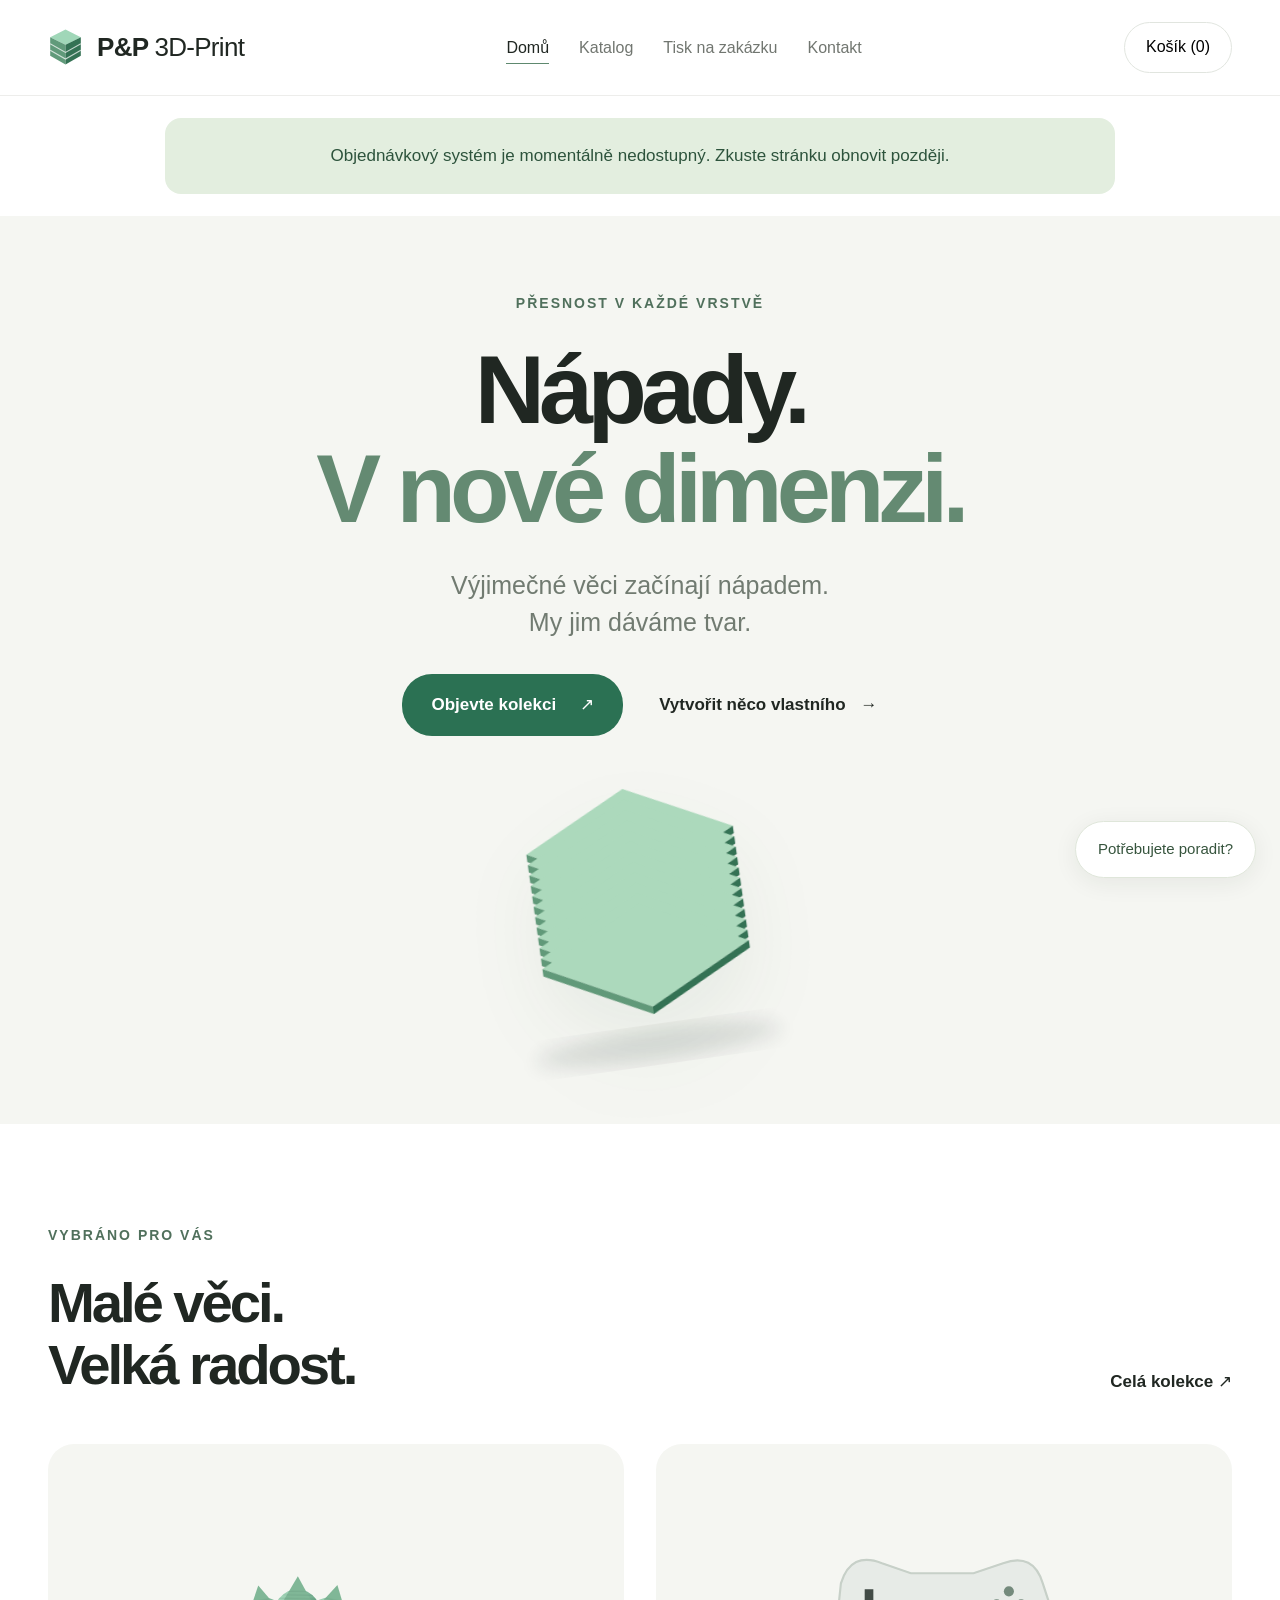
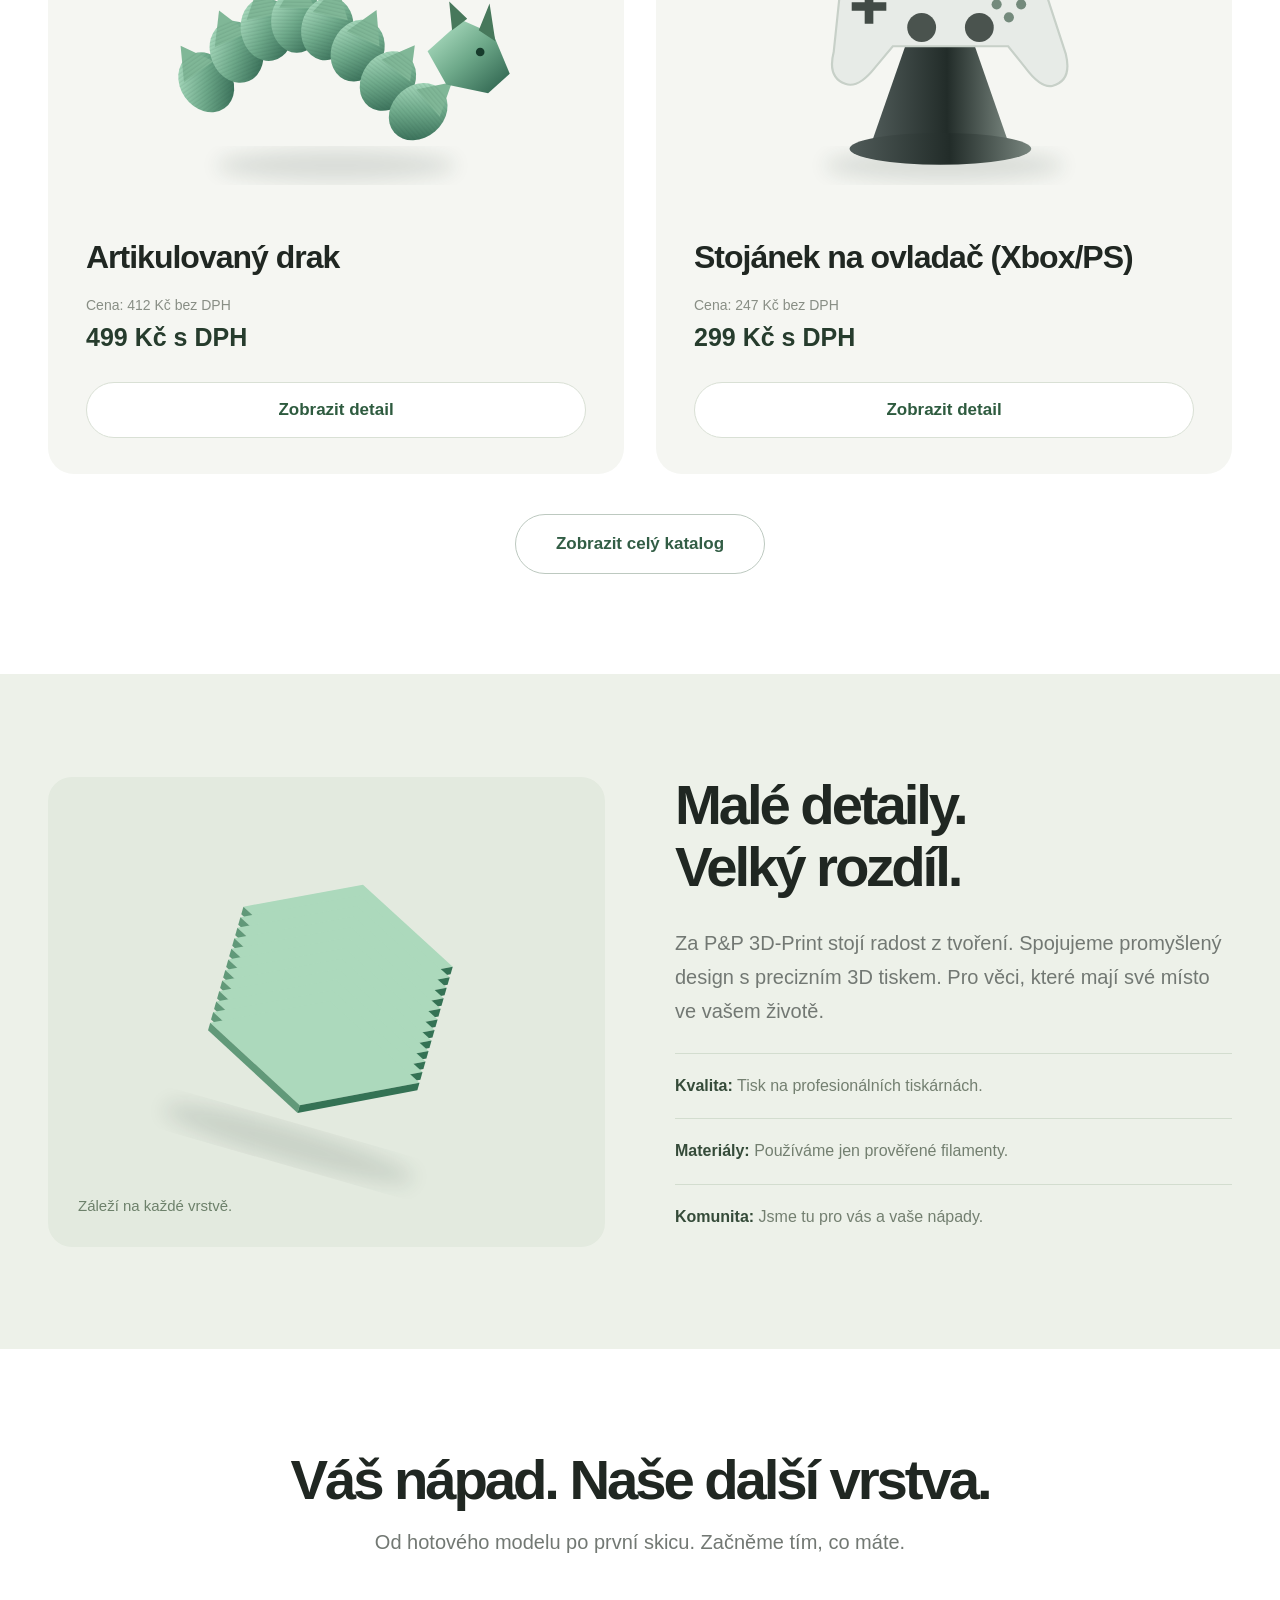
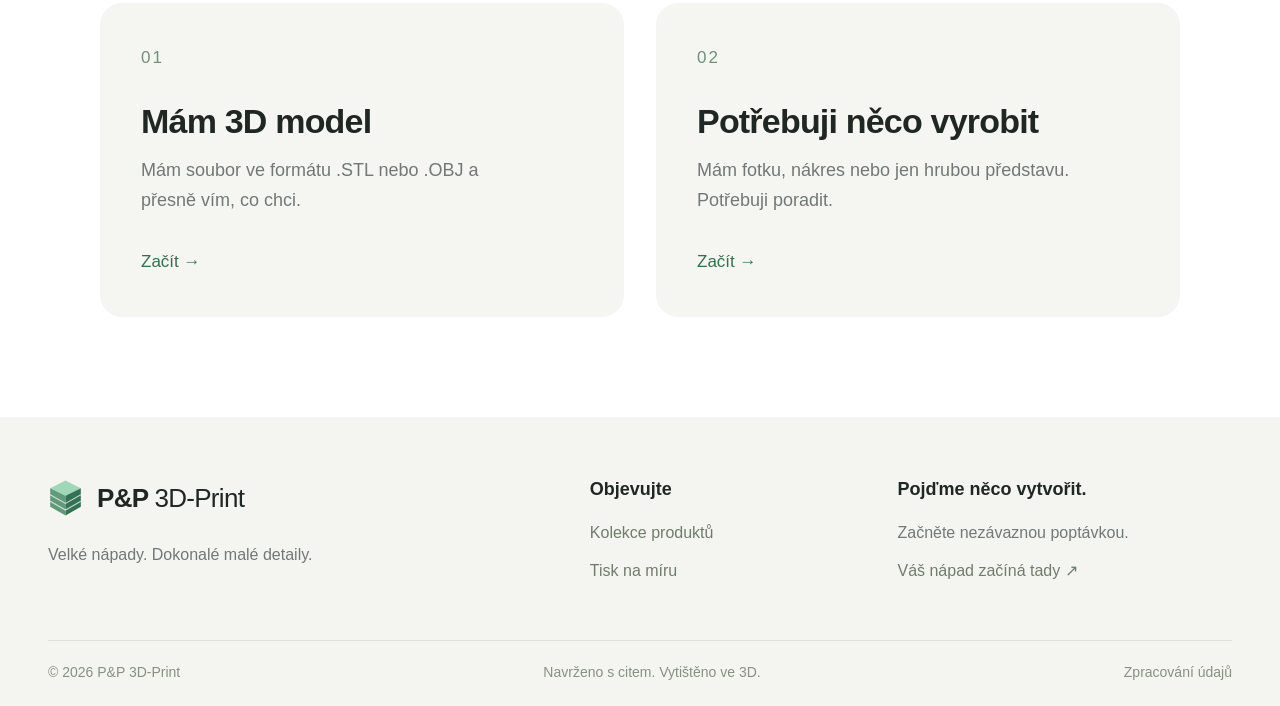
==== frontend/index.html @ 6bc45e5e "Add P&P 3D-Print storefront, FastAPI backend and administration" ====
<!DOCTYPE html>

<html lang="cs">
<head>
<meta charset="utf-8"/>
<meta content="width=device-width, initial-scale=1.0" name="viewport"/>
<title>P&amp;P 3D-Print — Nápady dostávají tvar.</title>
<link href="style.css" rel="stylesheet"/>
<meta content="P&amp;P 3D-Print. Promyšlené doplňky, originální modely a 3D tisk na míru. Vaše nápady, vrstvu po vrstvě." name="description"/></head>
<body>
<header>
<div class="container nav-wrapper">
<a class="logo" href="index.html"><svg aria-hidden="true" viewbox="0 0 32 36"><path d="M2 9L16 2l14 7-14 7z" fill="#a0d7b8"></path><path d="M2 9v17l14 8V16z" fill="#609a7a"></path><path d="M16 16l14-7v17l-14 8z" fill="#347254"></path><path d="M2 15l14 8 14-8M2 21l14 8 14-8" fill="none" stroke="white" stroke-opacity=".7"></path></svg><span>P&amp;P <b>3D-Print</b></span></a>
<button aria-controls="main-nav" aria-expanded="false" aria-label="Otevřít navigaci" class="menu-toggle">Menu</button><nav aria-label="Hlavní navigace" id="main-nav">
<ul>
<li><a class="active" href="index.html">Domů</a></li>
<li><a href="eshop.html">Katalog</a></li>
<li><a href="index.html#zakazka">Tisk na zakázku</a></li>
<li><a href="#kontakt">Kontakt</a></li>
</ul>
</nav>
<button aria-label="Otevřít košík" class="cart-btn" id="open-cart-btn" tabindex="0">Košík (<span id="cart-count">0</span>)</button>
</div>
</header><main><section class="hero"><div class="container hero-content"><p class="eyebrow">PŘESNOST V KAŽDÉ VRSTVĚ</p><h1>Nápady.<br/><span>V nové dimenzi.</span></h1><p class="hero-lead">Výjimečné věci začínají nápadem.<br/>My jim dáváme tvar.</p><div class="hero-buttons"><a class="btn btn-primary" href="eshop.html">Objevte kolekci <span>↗</span></a><a class="text-link" href="#zakazka">Vytvořit něco vlastního <span>→</span></a></div></div><div class="hero-art"><svg viewbox="0 0 640 540" xmlns="http://www.w3.org/2000/svg"><defs><lineargradient id="g" x2="1" y2="1"><stop stop-color="#b9e8cc"></stop><stop offset=".5" stop-color="#6ea98a"></stop><stop offset="1" stop-color="#275c48"></stop></lineargradient><lineargradient id="b"><stop stop-color="#505b59"></stop><stop offset=".55" stop-color="#222c29"></stop><stop offset="1" stop-color="#78857e"></stop></lineargradient><pattern height="5" id="lines" patternunits="userSpaceOnUse" width="5"><path d="M0 4h5" stroke="#173c2c" stroke-opacity=".16"></path></pattern><filter id="blur"><fegaussianblur stddeviation="13"></fegaussianblur></filter></defs><ellipse cx="320" cy="445" fill="#182b20" filter="url(#blur)" opacity=".12" rx="166" ry="22"></ellipse><g transform="translate(320 240)"><g transform="translate(0 0)"><path d="M-139-70L0-139 139-70 0 0z" fill="#acd9bc"></path><path d="M-139-70L0 0v10l-139-70z" fill="#619979"></path><path d="M0 0l139-70v10L0 10z" fill="#347254"></path></g><g transform="translate(0 14)"><path d="M-139-70L0-139 139-70 0 0z" fill="#acd9bc"></path><path d="M-139-70L0 0v10l-139-70z" fill="#619979"></path><path d="M0 0l139-70v10L0 10z" fill="#347254"></path></g><g transform="translate(0 28)"><path d="M-139-70L0-139 139-70 0 0z" fill="#acd9bc"></path><path d="M-139-70L0 0v10l-139-70z" fill="#619979"></path><path d="M0 0l139-70v10L0 10z" fill="#347254"></path></g><g transform="translate(0 42)"><path d="M-139-70L0-139 139-70 0 0z" fill="#acd9bc"></path><path d="M-139-70L0 0v10l-139-70z" fill="#619979"></path><path d="M0 0l139-70v10L0 10z" fill="#347254"></path></g><g transform="translate(0 56)"><path d="M-139-70L0-139 139-70 0 0z" fill="#acd9bc"></path><path d="M-139-70L0 0v10l-139-70z" fill="#619979"></path><path d="M0 0l139-70v10L0 10z" fill="#347254"></path></g><g transform="translate(0 70)"><path d="M-139-70L0-139 139-70 0 0z" fill="#acd9bc"></path><path d="M-139-70L0 0v10l-139-70z" fill="#619979"></path><path d="M0 0l139-70v10L0 10z" fill="#347254"></path></g><g transform="translate(0 84)"><path d="M-139-70L0-139 139-70 0 0z" fill="#acd9bc"></path><path d="M-139-70L0 0v10l-139-70z" fill="#619979"></path><path d="M0 0l139-70v10L0 10z" fill="#347254"></path></g><g transform="translate(0 98)"><path d="M-139-70L0-139 139-70 0 0z" fill="#acd9bc"></path><path d="M-139-70L0 0v10l-139-70z" fill="#619979"></path><path d="M0 0l139-70v10L0 10z" fill="#347254"></path></g><g transform="translate(0 112)"><path d="M-139-70L0-139 139-70 0 0z" fill="#acd9bc"></path><path d="M-139-70L0 0v10l-139-70z" fill="#619979"></path><path d="M0 0l139-70v10L0 10z" fill="#347254"></path></g><g transform="translate(0 126)"><path d="M-139-70L0-139 139-70 0 0z" fill="#acd9bc"></path><path d="M-139-70L0 0v10l-139-70z" fill="#619979"></path><path d="M0 0l139-70v10L0 10z" fill="#347254"></path></g><g transform="translate(0 140)"><path d="M-139-70L0-139 139-70 0 0z" fill="#acd9bc"></path><path d="M-139-70L0 0v10l-139-70z" fill="#619979"></path><path d="M0 0l139-70v10L0 10z" fill="#347254"></path></g><g transform="translate(0 154)"><path d="M-139-70L0-139 139-70 0 0z" fill="#acd9bc"></path><path d="M-139-70L0 0v10l-139-70z" fill="#619979"></path><path d="M0 0l139-70v10L0 10z" fill="#347254"></path></g></g></svg><div class="art-label"><span class="status-dot"></span> OD MYŠLENKY K OBJEKTU <span>01 / P&amp;P</span></div></div><div class="container hero-bottom"><span>Design. Funkce. Vaše osobnost.</span><a href="#produkty">Prozkoumat ↓</a></div></section><section class="container section-padding" id="produkty">
<div class="section-heading"><div><p class="eyebrow">VYBRÁNO PRO VÁS</p><h2>Malé věci.<br/>Velká radost.</h2></div><a class="text-link" href="eshop.html">Celá kolekce ↗</a></div>
<div class="product-grid">
<div class="product-card">
<div class="product-image">
<a href="produkt.html?id=p1"><img alt="Artikulovaný drak – ilustrační vizualizace" loading="lazy" src="[data-uri]"/></a>
</div>
<div class="product-info"><span class="product-tag">P&amp;P COLLECTION</span>
<h3>Artikulovaný drak</h3>
<div class="price-container" data-product-id="p1"></div>
<a class="btn btn-primary btn-block" href="produkt.html?id=p1">Zobrazit detail</a>
</div>
</div>
<div class="product-card">
<div class="product-image">
<a href="produkt.html?id=p2"><img alt="Stojánek na ovladač – ilustrační vizualizace" loading="lazy" src="[data-uri]"/></a>
</div>
<div class="product-info"><span class="product-tag">P&amp;P COLLECTION</span>
<h3>Stojánek na ovladač (Xbox/PS)</h3>
<div class="price-container" data-product-id="p2"></div>
<a class="btn btn-primary btn-block" href="produkt.html?id=p2">Zobrazit detail</a>
</div>
</div>
</div>
<div style="text-align: center; margin-top: 40px;">
<a class="btn btn-outline" href="eshop.html" style="padding: 15px 40px;">Zobrazit celý katalog</a>
</div>
</section><section class="about-section section-padding" id="o-nas">
<div class="container">
<div class="about-wrapper">
<div class="about-image"><div class="layer-sculpture"><svg viewbox="0 0 640 540" xmlns="http://www.w3.org/2000/svg"><defs><lineargradient id="about-g" x2="1" y2="1"><stop stop-color="#b9e8cc"></stop><stop offset=".5" stop-color="#6ea98a"></stop><stop offset="1" stop-color="#275c48"></stop></lineargradient><lineargradient id="about-b"><stop stop-color="#505b59"></stop><stop offset=".55" stop-color="#222c29"></stop><stop offset="1" stop-color="#78857e"></stop></lineargradient><pattern height="5" id="about-lines" patternunits="userSpaceOnUse" width="5"><path d="M0 4h5" stroke="#173c2c" stroke-opacity=".16"></path></pattern><filter id="about-blur"><fegaussianblur stddeviation="13"></fegaussianblur></filter></defs><ellipse cx="320" cy="445" fill="#182b20" filter="url(#about-blur)" opacity=".12" rx="166" ry="22"></ellipse><g transform="translate(320 240)"><g transform="translate(0 0)"><path d="M-139-70L0-139 139-70 0 0z" fill="#acd9bc"></path><path d="M-139-70L0 0v10l-139-70z" fill="#619979"></path><path d="M0 0l139-70v10L0 10z" fill="#347254"></path></g><g transform="translate(0 14)"><path d="M-139-70L0-139 139-70 0 0z" fill="#acd9bc"></path><path d="M-139-70L0 0v10l-139-70z" fill="#619979"></path><path d="M0 0l139-70v10L0 10z" fill="#347254"></path></g><g transform="translate(0 28)"><path d="M-139-70L0-139 139-70 0 0z" fill="#acd9bc"></path><path d="M-139-70L0 0v10l-139-70z" fill="#619979"></path><path d="M0 0l139-70v10L0 10z" fill="#347254"></path></g><g transform="translate(0 42)"><path d="M-139-70L0-139 139-70 0 0z" fill="#acd9bc"></path><path d="M-139-70L0 0v10l-139-70z" fill="#619979"></path><path d="M0 0l139-70v10L0 10z" fill="#347254"></path></g><g transform="translate(0 56)"><path d="M-139-70L0-139 139-70 0 0z" fill="#acd9bc"></path><path d="M-139-70L0 0v10l-139-70z" fill="#619979"></path><path d="M0 0l139-70v10L0 10z" fill="#347254"></path></g><g transform="translate(0 70)"><path d="M-139-70L0-139 139-70 0 0z" fill="#acd9bc"></path><path d="M-139-70L0 0v10l-139-70z" fill="#619979"></path><path d="M0 0l139-70v10L0 10z" fill="#347254"></path></g><g transform="translate(0 84)"><path d="M-139-70L0-139 139-70 0 0z" fill="#acd9bc"></path><path d="M-139-70L0 0v10l-139-70z" fill="#619979"></path><path d="M0 0l139-70v10L0 10z" fill="#347254"></path></g><g transform="translate(0 98)"><path d="M-139-70L0-139 139-70 0 0z" fill="#acd9bc"></path><path d="M-139-70L0 0v10l-139-70z" fill="#619979"></path><path d="M0 0l139-70v10L0 10z" fill="#347254"></path></g><g transform="translate(0 112)"><path d="M-139-70L0-139 139-70 0 0z" fill="#acd9bc"></path><path d="M-139-70L0 0v10l-139-70z" fill="#619979"></path><path d="M0 0l139-70v10L0 10z" fill="#347254"></path></g><g transform="translate(0 126)"><path d="M-139-70L0-139 139-70 0 0z" fill="#acd9bc"></path><path d="M-139-70L0 0v10l-139-70z" fill="#619979"></path><path d="M0 0l139-70v10L0 10z" fill="#347254"></path></g><g transform="translate(0 140)"><path d="M-139-70L0-139 139-70 0 0z" fill="#acd9bc"></path><path d="M-139-70L0 0v10l-139-70z" fill="#619979"></path><path d="M0 0l139-70v10L0 10z" fill="#347254"></path></g><g transform="translate(0 154)"><path d="M-139-70L0-139 139-70 0 0z" fill="#acd9bc"></path><path d="M-139-70L0 0v10l-139-70z" fill="#619979"></path><path d="M0 0l139-70v10L0 10z" fill="#347254"></path></g></g></svg></div><span class="image-note">Záleží na každé vrstvě.</span></div>
<div class="about-text">
<h2>Malé detaily.
Velký rozdíl.</h2>
<p>Za P&amp;P 3D-Print stojí radost z tvoření. Spojujeme promyšlený design s precizním 3D tiskem. Pro věci, které mají své místo ve vašem životě.</p>
<ul class="about-benefits">
<li><strong>Kvalita:</strong> Tisk na profesionálních tiskárnách.</li>
<li><strong>Materiály:</strong> Používáme jen prověřené filamenty.</li>
<li><strong>Komunita:</strong> Jsme tu pro vás a vaše nápady.</li>
</ul>
</div>
</div>
</div>
</section><section class="custom-order-section section-padding" id="zakazka">
<div class="container">
<div class="text-center" style="text-align: center; margin-bottom: 40px;">
<h2 style="font-size: 2.5rem; margin-bottom: 15px;">Váš nápad. Naše další vrstva.</h2>
<p style="color: var(--text-muted); font-size: 1.1rem;">Od hotového modelu po první skicu. Začněme tím, co máte.</p>
</div>
<div class="funnel-choices" id="funnel-choices">
<div class="funnel-card" id="choice-pro" role="button" tabindex="0">
<div class="funnel-icon">01</div>
<h3>Mám 3D model</h3>
<p>Mám soubor ve formátu .STL nebo .OBJ a přesně vím, co chci.</p>
</div>
<div class="funnel-card" id="choice-laik" role="button" tabindex="0">
<div class="funnel-icon">02</div>
<h3>Potřebuji něco vyrobit</h3>
<p>Mám fotku, nákres nebo jen hrubou představu. Potřebuji poradit.</p>
</div>
</div>
<div class="funnel-form-wrapper" id="form-pro" style="display: none;">
<form class="custom-order-form" id="pro-form" novalidate="" style="max-width: 600px; margin: 0 auto;"><p class="form-help">Maximálně 3 přílohy, každá do 10 MB. Poptávku uložíme pro individuální nacenění.</p>
<div style="text-align: center; margin-bottom: 20px;"><span class="step-badge">Model ke stažení</span></div>
<div class="wizard-step" id="pro-step-1">
<h3 style="text-align: center; margin-bottom: 20px;">Krok 1: Vaše 3D modely</h3>
<div class="form-group file-group">
<label class="file-label" for="pro-upload" tabindex="0">
<span id="pro-file-name">Klikněte pro výběr 3D modelů</span>
<small style="display:block; margin-top:5px; color:var(--text-muted);">Formáty: .STL, .OBJ (Lze vybrat více naráz)</small>
</label>
<input accept=".stl,.obj" id="pro-upload" multiple="" name="files" required="" type="file"/>
</div>
<button class="btn btn-primary btn-block next-step" data-current="pro-step-1" data-next="pro-step-2" type="button">Další krok</button>
</div>
<div class="wizard-step" id="pro-step-2" style="display: none;">
<h3 style="text-align: center; margin-bottom: 20px;">Krok 2: Technická specifikace</h3>
<div class="form-group">
<select aria-label="pro-material" id="pro-material" name="material" required="">
<option value="">-- Vyberte materiál --</option>
<option value="PLA">PLA</option><option value="PETG">PETG</option>
<option value="ABS">ABS/ASA</option><option value="TPU">TPU</option>
</select>
</div>
<div class="form-group"><input aria-label="Požadovaná barva" id="pro-color" name="color" placeholder="Požadovaná barva" required="" type="text"/></div>
<div class="form-group"><input aria-label="Výška vrstvy / Kvalita" id="pro-quality" name="quality" placeholder="Výška vrstvy / Kvalita" required="" type="text"/></div>
<div class="form-group"><input aria-label="Výplň (Infill) / Pevnost" id="pro-infill" name="infill" placeholder="Výplň (Infill) / Pevnost" required="" type="text"/></div>
<div style="display: flex; gap: 10px;">
<button class="btn btn-outline prev-step" data-current="pro-step-2" data-prev="pro-step-1" style="flex: 1;" type="button">Zpět</button>
<button class="btn btn-primary next-step" data-current="pro-step-2" data-next="pro-step-3" style="flex: 1;" type="button">Další krok</button>
</div>
</div>
<div class="wizard-step" id="pro-step-3" style="display: none;">
<h3 style="text-align: center; margin-bottom: 20px;">Krok 3: Kontaktní údaje</h3>
<div class="form-group"><input aria-label="Vaše jméno" id="pro-name" name="name" placeholder="Vaše jméno" required="" type="text"/></div>
<div class="form-group"><input aria-label="Váš e-mail" id="pro-email" name="email" placeholder="Váš e-mail" required="" type="email"/></div>
<div class="form-group"><textarea aria-label="Poznámka" id="pro-note" name="description" placeholder="Poznámka" rows="3"></textarea></div>
<div style="display: flex; gap: 10px;">
<button class="btn btn-outline prev-step" data-current="pro-step-3" data-prev="pro-step-2" style="flex: 1;" type="button">Zpět</button>
<button class="btn btn-primary" style="flex: 2;" type="submit">Odeslat k nacenění</button>
</div>
</div>
<div style="text-align: center; margin-top: 15px;"><a class="reset-funnel" href="#" style="color: var(--text-muted);">← Zpět na výběr</a></div>
<input aria-hidden="true" autocomplete="off" class="honeypot" name="website" tabindex="-1"/></form>
</div>
<div class="funnel-form-wrapper" id="form-laik" style="display: none;">
<form class="custom-order-form" id="laik-form" novalidate="" style="max-width: 600px; margin: 0 auto;"><p class="form-help">Maximálně 3 přílohy, každá do 10 MB. Poptávku uložíme pro individuální nacenění.</p>
<div style="text-align: center; margin-bottom: 20px;"><span class="step-badge" style="background: #0088ff;">Výroba na míru</span></div>
<div class="wizard-step" id="laik-step-1">
<h3 style="text-align: center; margin-bottom: 20px;">Krok 1: Co budeme vyrábět?</h3>
<div class="form-group"><textarea aria-label="Popište nám co nejlépe, co potřebujete..." id="laik-desc" name="description" placeholder="Popište nám co nejlépe, co potřebujete..." required="" rows="3"></textarea></div>
<div class="form-group"><input aria-label="Odkaz (Printables atd.) - volitelné" id="laik-url" name="url" placeholder="Odkaz (Printables atd.) - volitelné" type="url"/></div>
<div class="form-group file-group">
<label class="file-label" for="laik-upload" tabindex="0">
<span id="laik-file-name">Nahrát fotky / nákres (Volitelné)</span>
</label>
<input accept=".jpg,.jpeg,.png" id="laik-upload" multiple="" name="files" type="file"/>
</div>
<button class="btn btn-primary btn-block next-step" data-current="laik-step-1" data-next="laik-step-2" type="button">Další krok</button>
</div>
<div class="wizard-step" id="laik-step-2" style="display: none;">
<h3 style="text-align: center; margin-bottom: 20px;">Krok 2: Použití a vzhled</h3>
<div class="form-group"><input aria-label="Prostředí (venku, ve vodě...)" name="environment" placeholder="Prostředí (venku, ve vodě...)" required="" type="text"/></div>
<div class="form-group"><input aria-label="Mechanické namáhání (nese to váhu?)" name="load" placeholder="Mechanické namáhání (nese to váhu?)" required="" type="text"/></div>
<div class="form-group"><input aria-label="Přibližné rozměry" name="dimensions" placeholder="Přibližné rozměry" required="" type="text"/></div>
<div class="form-group"><input aria-label="Požadovaná barva" name="color" placeholder="Požadovaná barva" required="" type="text"/></div>
<div style="display: flex; gap: 10px;">
<button class="btn btn-outline prev-step" data-current="laik-step-2" data-prev="laik-step-1" style="flex: 1;" type="button">Zpět</button>
<button class="btn btn-primary next-step" data-current="laik-step-2" data-next="laik-step-3" style="flex: 1;" type="button">Další krok</button>
</div>
</div>
<div class="wizard-step" id="laik-step-3" style="display: none;">
<h3 style="text-align: center; margin-bottom: 20px;">Krok 3: Kontaktní údaje</h3>
<div class="form-group"><input aria-label="Vaše jméno" name="name" placeholder="Vaše jméno" required="" type="text"/></div>
<div class="form-group"><input aria-label="Váš e-mail" name="email" placeholder="Váš e-mail" required="" type="email"/></div>
<div style="display: flex; gap: 10px;">
<button class="btn btn-outline prev-step" data-current="laik-step-3" data-prev="laik-step-2" style="flex: 1;" type="button">Zpět</button>
<button class="btn btn-primary" style="flex: 2;" type="submit">Odeslat k nacenění</button>
</div>
</div>
<div style="text-align: center; margin-top: 15px;"><a class="reset-funnel" href="#" style="color: var(--text-muted);">← Zpět na výběr</a></div>
<input aria-hidden="true" autocomplete="off" class="honeypot" name="website" tabindex="-1"/></form>
</div>
</div>
</section></main>
<footer id="kontakt"><div class="container footer-top"><div><a class="logo" href="index.html"><svg aria-hidden="true" viewbox="0 0 32 36"><path d="M2 9L16 2l14 7-14 7z" fill="#a0d7b8"></path><path d="M2 9v17l14 8V16z" fill="#609a7a"></path><path d="M16 16l14-7v17l-14 8z" fill="#347254"></path><path d="M2 15l14 8 14-8M2 21l14 8 14-8" fill="none" stroke="white" stroke-opacity=".7"></path></svg><span>P&amp;P <b>3D-Print</b></span></a><p>Velké nápady. Dokonalé malé detaily.</p></div><div><h3>Objevujte</h3><a href="eshop.html">Kolekce produktů</a><a href="index.html#zakazka">Tisk na míru</a></div><div><h3>Pojďme něco vytvořit.</h3><p>Začněte nezávaznou poptávkou.</p><a href="index.html#zakazka">Váš nápad začíná tady ↗</a></div></div><div class="container footer-bottom"><span>© 2026 P&amp;P 3D-Print</span><span>Navrženo s citem. Vytištěno ve 3D.</span><a href="soukromi.html">Zpracování údajů</a></div></footer>
<div aria-label="Váš košík" aria-modal="true" class="cart-sidebar" id="cart-sidebar" inert="" role="dialog">
<div class="cart-header">
<h2>Váš košík</h2>
<button aria-label="Zavřít košík" class="close-btn" id="close-cart">×</button>
</div>
<div class="cart-items" id="cart-items"></div>
<div class="cart-footer">
<div class="cart-total"><span>Cena bez DPH:</span><span id="cart-total-no-vat">0 Kč</span></div>
<div class="cart-total final"><span>Celkem vč. 21% DPH:</span><span id="cart-total-price">0 Kč</span></div>
<button class="btn btn-primary btn-block" id="checkout-btn">Pokračovat k poptávce</button>
</div>
</div>
<div class="cart-overlay" id="cart-overlay"></div>
<div aria-live="polite" class="toast-container" id="toast-container" role="status"></div>
<div id="custom-chat-widget">
<button class="chat-toggle-btn" id="chat-toggle-btn">
<span style="font-size: 1.2rem;">💬</span> Potřebujete poradit?
        </button>
<div class="chat-window" id="chat-window">
<div class="chat-header">
<div><h4 style="margin:0">P&amp;P 3D-Print Podpora</h4><small style="color: #888;">Průvodce 3D tiskem</small></div>
<button aria-label="Zavřít průvodce" class="close-chat-btn" id="close-chat-btn">×</button>
</div>
<div class="chat-messages" id="chat-messages">
<div class="chat-msg bot-msg">Dobrý den. Jsem automatický průvodce. Poradím s materiály nebo vás nasměruji k tisku na míru.</div>
</div>
<div class="chat-input-area">
<input aria-label="Napište zprávu..." id="chat-input" placeholder="Napište zprávu..." type="text"/>
<button aria-label="Odeslat zprávu" id="chat-send-btn">➤</button>
</div>
</div>
</div>
<script src="script.js"></script>
</body>
</html>
---- frontend/style.css ----
:root{--primary-color:#2b7153;--text-muted:#727873;--ink:#202722;--line:#e1e5df;--paper:#f5f6f2}*{box-sizing:border-box}html{scroll-behavior:smooth;scroll-padding-top:100px}body{margin:0;background:white;color:var(--ink);font:15px/1.6 Inter,-apple-system,BlinkMacSystemFont,"Segoe UI",sans-serif;-webkit-font-smoothing:antialiased}body.cart-open{overflow:hidden}a{color:inherit;text-decoration:none}button,input,select,textarea{font:inherit}button{cursor:pointer}a:focus-visible,button:focus-visible,[tabindex]:focus-visible,input:focus-visible,select:focus-visible,textarea:focus-visible{outline:3px solid #68a98c;outline-offset:4px}h1,h2,h3,h4,p{margin:0}h1,h2,h3{line-height:1.08;letter-spacing:-.055em}p{color:var(--text-muted)}.container{width:min(1200px,calc(100% - 96px));margin:auto}header{height:82px;position:sticky;top:0;z-index:50;background:#ffffffed;backdrop-filter:blur(22px);border-bottom:1px solid #ededeb}.nav-wrapper{display:flex;height:100%;align-items:center;justify-content:space-between;gap:30px}.logo{display:inline-flex;align-items:center;gap:11px;white-space:nowrap;font-size:20px;letter-spacing:-.7px;font-weight:700}.logo svg{width:28px;height:32px}.logo b{font-weight:450}nav ul{display:flex;align-items:center;list-style:none;gap:32px;margin:0;padding:0}nav a{font-size:13px;color:#717670}nav a:hover,nav a.active{color:var(--ink)}nav a.active{border-bottom:1px solid #5e896f;padding-bottom:7px}.cart-btn{border:1px solid var(--line);border-radius:30px;background:white;padding:9px 17px;font-size:12px}.menu-toggle{display:none}.hero{position:relative;background:var(--paper);min-height:740px;overflow:hidden;display:flex;align-items:center}.hero-content{position:relative;z-index:2;padding:100px 0 150px;pointer-events:none}.hero-content a{pointer-events:auto}.eyebrow{font-size:10px;font-weight:650;letter-spacing:2.4px;color:#50705c;margin-bottom:27px}.hero h1{font-size:clamp(64px,6.4vw,94px);font-weight:620;line-height:1.01;max-width:660px}.hero h1 span{color:#648a72}.hero-lead{font-size:19px;line-height:1.65;margin-top:28px;color:#717b71}.hero-buttons{display:flex;gap:28px;align-items:center;margin-top:33px}.btn{border:0;display:inline-flex;align-items:center;justify-content:center;gap:24px;border-radius:30px;padding:14px 24px;font-size:13px;font-weight:550;transition:transform .2s,background .2s}.btn:hover{transform:translateY(-2px)}.btn-primary{background:var(--primary-color);color:white}.btn-primary:hover{background:#20563e}.btn-outline{background:transparent;border:1px solid #bdc9c0;color:#325d45}.btn-block{width:100%}.text-link{font-size:13px;font-weight:550;display:inline-flex;gap:17px;align-items:center}.text-link:hover{color:var(--primary-color)}.hero-art{position:absolute;width:56%;right:-1%;top:45px;max-width:820px}.hero-art svg{width:100%;height:auto;transform:rotate(-8deg);filter:drop-shadow(0 35px 35px #274a2310)}.art-label{display:flex;gap:9px;align-items:center;width:65%;margin:-20px auto 0;font-size:8px;letter-spacing:1.5px;color:#627568}.art-label>span:last-child{margin-left:auto}.status-dot{height:5px;width:5px;background:#448564;border-radius:50%}.hero-bottom{position:absolute;bottom:29px;left:0;right:0;display:flex;justify-content:space-between;border-top:1px solid #dce2d8;padding-top:21px;font-size:10px;color:#7c847a}.section-padding{padding:106px 0}.section-heading{display:flex;align-items:end;justify-content:space-between;margin-bottom:43px}h2{font-size:clamp(35px,4vw,56px);font-weight:570}.product-grid{display:grid;grid-template-columns:repeat(2,minmax(0,1fr));gap:24px}.product-card{display:flex;flex-direction:column;border-radius:22px;background:var(--paper);overflow:hidden;transition:transform .3s,box-shadow .3s}.product-card:hover{transform:translateY(-5px);box-shadow:0 20px 35px #243a2110}.product-image{height:350px;overflow:hidden}.product-image a{display:block;height:100%}.product-image img{width:100%;height:100%;object-fit:contain;transition:transform .5s}.product-card:hover img{transform:scale(1.04)}.product-info{padding:5px 32px 30px;display:flex;flex-direction:column;flex:1}.product-tag{font-size:9px;letter-spacing:1.9px;color:#7f897e;margin-bottom:10px}.product-info h3{font-size:24px;font-weight:560;letter-spacing:-.8px;margin-bottom:12px}.price-no-vat{font-size:11px;color:#888e85}.price-vat{font-size:19px;color:#263c2d;font-weight:550}.product-info .btn{margin-top:20px;background:white;color:#2e5b3f;border:1px solid #d9e0d5;padding:10px}.about-section{background:#edf1e9}.about-wrapper{display:grid;grid-template-columns:1fr 1fr;align-items:center;gap:90px}.about-image{background:#e3eadf;border-radius:24px;position:relative;overflow:hidden}.layer-sculpture svg{width:100%;display:block;transform:rotate(16deg) scale(.9)}.image-note{position:absolute;bottom:26px;left:30px;font-size:11px;color:#6d816b}.about-text h2{white-space:pre-line;margin-bottom:28px}.about-text p{font-size:16px;line-height:1.85}.about-benefits{list-style:none;padding:0;margin:25px 0 0}.about-benefits li{font-size:12px;border-top:1px solid #d3ddcf;padding:14px 0;color:#737f70}.about-benefits strong{color:#354b39}.text-center h2{font-size:clamp(32px,4vw,52px)!important}.funnel-choices{display:grid;grid-template-columns:1fr 1fr;gap:24px;max-width:920px;margin:45px auto 0}.funnel-card{padding:38px;background:var(--paper);border:1px solid transparent;border-radius:22px;cursor:pointer;transition:.2s}.funnel-card:hover{border-color:#a6bda8;background:#eef3eb}.funnel-icon{color:#6f9176;font-size:12px;letter-spacing:2px;margin-bottom:36px}.funnel-card h3{font-size:26px;letter-spacing:-.8px;margin-bottom:15px}.funnel-card p{max-width:300px;font-size:14px}.funnel-card:after{content:'Začít →';display:block;color:#32704b;font-size:12px;margin-top:28px}.custom-order-form{padding:35px;background:var(--paper);border-radius:24px}.step-badge{display:inline-block;padding:6px 15px;border-radius:20px;background:#e0ebe0!important;color:#396449;font-size:11px}.wizard-step h3{font-size:23px;letter-spacing:-.5px}.form-group{margin-bottom:16px}input,select,textarea{width:100%;padding:14px 16px;border:1px solid #d9e0d5;border-radius:10px;background:white;color:var(--ink);min-width:0}textarea{resize:vertical}.file-group{position:relative}.file-label{display:block;cursor:pointer;text-align:center;padding:35px 15px;border:1px dashed #a9bdac;border-radius:13px;background:white;font-size:13px}.file-group input{position:absolute;width:1px;height:1px;opacity:0;padding:0;bottom:0}.selector-group{margin:17px 0}.selector-group label{display:block;font-size:12px;margin-bottom:7px;color:#65735f}footer{background:#f4f5f1;padding:60px 0 22px}.footer-top{display:grid;grid-template-columns:1.5fr .8fr 1fr;gap:40px;padding-bottom:55px}.footer-top p{font-size:12px;margin-top:14px}.footer-top h3{font-size:13px;letter-spacing:0;font-weight:550;margin-bottom:18px}.footer-top>div>a:not(.logo){display:block;font-size:12px;color:#707c6b;margin-top:12px}.footer-bottom{display:flex;justify-content:space-between;border-top:1px solid #dfe4d9;padding-top:20px;color:#899080;font-size:10px}.catalog-heading{margin-bottom:45px}.catalog-heading h1{font-size:clamp(48px,5.6vw,78px);font-weight:560;margin-bottom:24px}.catalog-heading h1 span{color:#7c9180}.catalog-heading>p:last-child{font-size:17px}.filters{display:flex;gap:10px;margin-bottom:36px;flex-wrap:wrap}.filter-btn{border:1px solid var(--line);background:white;border-radius:25px;padding:11px 23px;font-size:12px;color:#6d776a}.filter-btn.active{background:#253e2e;color:#fff;border-color:#253e2e}.catalog-note{font-size:11px;margin-top:30px}.breadcrumbs{font-size:11px;color:#85907e;margin-bottom:32px}.detail-wrapper{display:grid;grid-template-columns:1.15fr 1fr;gap:75px;align-items:start}.detail-image{background:var(--paper);border-radius:25px;position:relative}.detail-image img{width:100%;display:block;min-height:480px;object-fit:contain}.detail-caption{position:absolute;bottom:20px;left:25px;font-size:10px;color:#889280}.detail-info{padding-top:25px}.detail-info h1{font-size:49px;font-weight:560;margin-bottom:24px}.detail-info .price-no-vat{font-size:12px!important}.detail-info .price-vat{font-size:26px!important}.product-desc{font-size:14px;margin:24px 0;line-height:1.8}.cart-overlay{position:fixed;inset:0;background:#14251f55;backdrop-filter:blur(5px);z-index:99;opacity:0;visibility:hidden;transition:.25s}.cart-overlay.active{opacity:1;visibility:visible}.cart-sidebar{position:fixed;top:0;right:0;bottom:0;width:min(470px,100%);background:white;z-index:100;transform:translateX(100%);transition:transform .3s;display:flex;flex-direction:column;padding:28px}.cart-sidebar.open{transform:translateX(0)}.cart-header{display:flex;justify-content:space-between;align-items:center;border-bottom:1px solid var(--line);padding-bottom:24px}.cart-header h2{font-size:29px}.close-btn,.close-chat-btn{border:0;background:transparent;font-size:28px;color:#6c7868}.cart-items{overflow:auto;flex:1;padding:25px 0}.empty-cart-state{text-align:center;padding-top:60px}.empty-cart-state h3{font-size:22px;letter-spacing:-.5px}.cart-item{display:grid;grid-template-columns:75px 1fr;gap:15px;border-bottom:1px solid var(--line);padding:20px 0}.cart-item-img{width:75px;height:80px;background:var(--paper);border-radius:10px}.item-details h4{font-size:14px}.item-details p{font-size:12px}.item-details small{display:block;font-size:10px;color:#7a8275}.item-controls{grid-column:2;display:flex;align-items:center;gap:14px}.item-controls button{border:1px solid var(--line);background:white;border-radius:7px;min-width:30px;height:30px}.item-controls .btn-remove{margin-left:auto}.cart-footer{border-top:1px solid var(--line);padding-top:20px}.cart-total{display:flex;justify-content:space-between;font-size:12px;margin-bottom:12px}.cart-total.final{font-size:15px;font-weight:600;margin-bottom:23px}.toast-container{position:fixed;top:100px;left:50%;transform:translateX(-50%);z-index:200;width:min(440px,calc(100% - 32px))}.toast{padding:18px 22px;margin-bottom:10px;color:white;background:#294d38;border-radius:14px;box-shadow:0 8px 30px #0002;font-size:13px}.toast.error{background:#62472f}#custom-chat-widget{position:fixed;bottom:22px;right:24px;z-index:60}.chat-toggle-btn{border:1px solid #dfe6da;border-radius:30px;padding:12px 19px;background:white;color:#36543d;font-size:11px;box-shadow:0 5px 24px #20311b12}.chat-toggle-btn span{display:none}.chat-window{display:none;position:absolute;right:0;bottom:60px;width:340px;background:white;border:1px solid var(--line);border-radius:20px;box-shadow:0 15px 50px #20311b25;overflow:hidden}.chat-window.active{display:block}.chat-header{padding:18px 20px;display:flex;align-items:center;justify-content:space-between;background:var(--paper)}.chat-header h4{font-size:13px}.chat-header small{font-size:10px}.chat-messages{height:260px;overflow:auto;padding:18px}.chat-msg{font-size:12px;padding:12px 14px;border-radius:12px;margin-bottom:12px;background:var(--paper);line-height:1.7}.user-msg{margin-left:25px;background:#deebdf}.chat-input-area{display:flex;border-top:1px solid var(--line);padding:10px;gap:5px}.chat-input-area input{border:0;font-size:12px;padding:10px}.chat-input-area button{border:0;border-radius:10px;background:#2b7153;color:white;width:43px}
@media(min-width:1500px){.hero-art{right:7%;top:0;width:50%}}@media(max-width:1050px){.container{width:calc(100% - 56px)}nav ul{gap:19px}.hero{min-height:640px}.hero h1{font-size:69px}.hero-art{width:59%;right:-7%;top:85px}.hero-content{padding:85px 0 125px}.hero-buttons{gap:18px}.about-wrapper{gap:40px}.detail-wrapper{gap:35px}.detail-info h1{font-size:39px}}
@media(max-width:760px){header{height:68px}.container{width:calc(100% - 40px)}.nav-wrapper{gap:14px}.logo{font-size:17px}.logo svg{width:24px}.menu-toggle{display:block;margin-left:auto;border:0;background:none;font-size:12px;padding:8px}.cart-btn{font-size:11px;padding:7px 12px}nav{display:none;position:absolute;top:68px;left:0;right:0;background:white;border-bottom:1px solid var(--line);padding:20px}nav.is-open{display:block}nav ul{display:flex;flex-direction:column;align-items:stretch;gap:0}nav a{display:block;padding:12px!important;border:0!important}.hero{display:block;min-height:850px}.hero-content{padding:58px 0 0;text-align:center}.eyebrow{font-size:9px;margin-bottom:22px}.hero h1{font-size:clamp(49px,10vw,72px);max-width:none}.hero-lead{font-size:16px;margin-top:22px}.hero-buttons{justify-content:center;gap:21px;flex-wrap:wrap;margin-top:25px}.hero .btn{padding:13px 20px}.text-link{font-size:12px}.hero-art{width:100%;max-width:510px;position:relative;top:auto;right:auto;margin:-10px auto 55px}.hero-art svg{display:block}.art-label{margin-top:-60px}.hero-bottom{font-size:9px;bottom:20px;padding-top:15px}.section-padding{padding:66px 0}.section-heading{gap:18px;margin-bottom:28px}.section-heading h2{font-size:37px}.section-heading .text-link{white-space:nowrap}.product-grid{gap:15px}.product-image{height:220px}.product-info{padding:0 18px 20px}.product-info h3{font-size:20px}.product-tag{font-size:8px;letter-spacing:1px}.product-info .btn{font-size:11px;padding:9px;gap:5px}.price-vat{font-size:16px}.price-no-vat{font-size:10px}.about-wrapper{grid-template-columns:1fr;gap:38px}.about-image{max-height:390px}.about-image svg{max-height:400px}.about-text h2{font-size:40px}.funnel-choices{gap:15px}.funnel-card{padding:24px}.funnel-card h3{font-size:23px}.funnel-card p{font-size:12px}.funnel-icon{margin-bottom:24px}.footer-top{grid-template-columns:1fr 1fr;gap:36px}.footer-top>div:first-child{grid-column:1/-1}.footer-bottom{gap:20px;flex-wrap:wrap;padding-bottom:55px}.catalog-heading h1{font-size:52px}.catalog-heading>p:last-child{font-size:15px}.filters{gap:8px}.filter-btn{padding:9px 14px;font-size:11px}.detail-wrapper{grid-template-columns:1fr;gap:20px}.detail-image img{min-height:0;max-height:420px}.detail-info h1{font-size:40px}.detail-info{padding-top:15px}.custom-order-form{padding:24px}.chat-window{width:min(340px,calc(100vw - 32px))}#custom-chat-widget{right:16px;bottom:16px}}
@media(max-width:430px){.hero{min-height:770px}.hero-art{margin-top:0}.hero-buttons{gap:15px}.hero-buttons .text-link{font-size:11px}.product-grid{grid-template-columns:1fr}.product-image{height:290px}.product-info h3{font-size:24px}.product-info{padding:0 25px 25px}.funnel-choices{grid-template-columns:1fr}.catalog-heading h1{font-size:44px}.footer-top{grid-template-columns:1fr}.footer-top>div:first-child{grid-column:auto}.section-heading h2{font-size:32px}.section-heading .text-link{font-size:10px}.hero-bottom{font-size:8px}.art-label{font-size:7px}.logo{gap:7px}.nav-wrapper{gap:5px}}@media(prefers-reduced-motion:reduce){html{scroll-behavior:auto}*,*:before,*:after{transition:none!important;animation:none!important}}

/* Druhá verze: větší měřítko, klidnější kompozice a čitelná typografie. */
body{font-size:18px;line-height:1.65}
.container{width:min(1280px,calc(100% - 96px))}
header{height:96px}.logo{font-size:26px;gap:14px}.logo svg{width:35px;height:40px}
nav ul{gap:30px}nav a{font-size:16px}.cart-btn{font-size:16px;padding:11px 21px}
.hero{display:flex;flex-direction:column;min-height:0;text-align:center;padding-bottom:24px}
.hero-content{padding:76px 0 0}.hero h1{font-size:clamp(76px,7.6vw,112px);font-weight:600;max-width:none;letter-spacing:-.06em;line-height:1.02}
.eyebrow{font-size:14px;letter-spacing:2px;margin-bottom:25px}
.hero-lead{font-size:25px;line-height:1.5;margin-top:28px}
.hero-buttons{justify-content:center;gap:36px;margin-top:32px}
.btn{font-size:17px;padding:17px 29px;min-height:56px;gap:24px}
.text-link{font-size:17px;gap:15px}
.hero-art{position:relative;top:auto;right:auto;width:480px;max-width:90%;margin:-24px auto -26px}
.hero-art svg{transform:rotate(-8deg)}.art-label,.hero-bottom,.product-tag{display:none}
.section-padding{padding:100px 0}.section-heading{margin-bottom:48px;gap:35px}
h2{font-size:clamp(44px,4.4vw,66px);line-height:1.1}
.product-grid{gap:32px}.product-card{border-radius:26px}.product-image{height:390px}
.product-info{padding:4px 38px 36px}.product-info h3{font-size:32px;letter-spacing:-1px;margin-bottom:17px;line-height:1.2}
.price-no-vat{font-size:14px}.price-vat{font-size:25px}.product-info .btn{font-size:17px;padding:13px 22px;min-height:54px;margin-top:24px}
.about-wrapper{gap:70px}.about-text p{font-size:20px;line-height:1.7}.about-benefits li{font-size:16px;padding:19px 0}.image-note{font-size:15px;bottom:28px}
.text-center h2{font-size:clamp(40px,4.4vw,64px)!important}.text-center>p{font-size:20px!important;line-height:1.6}
.funnel-choices{max-width:1080px;gap:32px}.funnel-card{padding:40px}.funnel-icon{font-size:17px;margin-bottom:30px}
.funnel-card h3{font-size:34px;line-height:1.15}.funnel-card p{font-size:18px;max-width:390px}.funnel-card:after{font-size:17px;margin-top:32px}
.custom-order-form{max-width:720px!important;padding:40px}.step-badge{font-size:15px;padding:8px 18px}.wizard-step h3{font-size:28px}
.form-group{margin-bottom:20px}input,select,textarea{font-size:17px;padding:16px 18px;line-height:1.5}.file-label{font-size:17px;padding:40px 20px}.file-label small{font-size:14px}
.catalog-heading{margin-bottom:48px}.catalog-heading h1{font-size:clamp(64px,6.8vw,94px);line-height:1.05}.catalog-heading>p:last-child{font-size:22px}
.filters{gap:12px;margin-bottom:42px}.filter-btn{font-size:17px;padding:13px 25px;min-height:52px}.catalog-note{font-size:15px}
.breadcrumbs{font-size:15px;margin-bottom:38px}.detail-wrapper{gap:65px}.detail-info h1{font-size:58px;line-height:1.08}.detail-image img{min-height:540px}
.detail-caption{font-size:14px}.detail-info .price-no-vat{font-size:15px!important}.detail-info .price-vat{font-size:34px!important}.product-desc{font-size:18px;line-height:1.7}
.selector-group label{font-size:16px;margin-bottom:10px}.selector-group{margin:22px 0}
.footer-top{padding-bottom:55px}.footer-top h3{font-size:18px;line-height:1.4}.footer-top p,.footer-top>div>a:not(.logo){font-size:16px}.footer-bottom{font-size:14px;gap:20px}
.cart-sidebar{width:min(540px,100%);padding:32px}.cart-header h2{font-size:34px}.cart-total{font-size:16px}.cart-total.final{font-size:18px;gap:18px}.empty-cart-state h3{font-size:27px}
.item-details h4{font-size:18px;line-height:1.3}.item-details p{font-size:16px}.item-details small{font-size:14px}.item-details small[style]{font-size:13px!important}
.item-controls button{min-width:42px;height:42px;font-size:18px}.cart-item{grid-template-columns:90px 1fr}.cart-item-img{width:90px;height:100px}.toast{font-size:16px}
.chat-toggle-btn{font-size:15px;padding:15px 22px}.chat-window{width:390px}.chat-header h4{font-size:17px}.chat-header small{font-size:14px}.chat-msg{font-size:16px}.chat-messages{height:320px}.chat-input-area input{font-size:16px}.chat-input-area button{min-width:44px}.close-btn,.close-chat-btn{min-width:44px;min-height:44px}
@media(max-width:1100px){.container{width:calc(100% - 64px)}.nav-wrapper{gap:20px}nav ul{gap:20px}nav a{font-size:15px}.logo{font-size:23px}.cart-btn{font-size:15px}.about-wrapper{gap:40px}.detail-wrapper{gap:40px}.detail-info h1{font-size:48px}.product-info h3{font-size:29px}.hero-art{width:460px;right:auto;top:auto}.hero-content{padding:65px 0 0}.hero h1{font-size:90px}}
@media(max-width:760px){
.container{width:calc(100% - 40px)}header{height:82px}.logo{font-size:23px;gap:10px}.logo svg{width:29px;height:34px}.nav-wrapper{gap:10px}
.menu-toggle{font-size:16px;min-height:44px;padding:8px}.cart-btn{font-size:14px;padding:9px 14px;min-height:44px}nav{top:82px}nav a{font-size:19px;padding:15px!important}
.hero{min-height:0;padding-bottom:12px}.hero-content{padding:54px 0 0}.hero h1{font-size:clamp(54px,10vw,78px);line-height:1.04}.eyebrow{font-size:12px;letter-spacing:1.6px;margin-bottom:22px}
.hero-lead{font-size:21px;line-height:1.5;margin-top:25px}.hero-buttons{flex-direction:column;gap:21px;margin-top:30px}.hero .btn{font-size:17px;padding:16px 28px}.hero-buttons .text-link{font-size:17px}
.hero-art{width:400px;max-width:100%;margin:-12px auto -18px;top:auto;right:auto}.btn{font-size:16px;min-height:52px;padding:14px 23px}.text-link{font-size:16px}
.section-padding{padding:64px 0}.section-heading{align-items:start;flex-direction:column;gap:23px;margin-bottom:32px}.section-heading h2,h2{font-size:46px}.section-heading .text-link{font-size:17px}
.product-grid{grid-template-columns:1fr;gap:24px}.product-image{height:350px}.product-info{padding:0 28px 30px}.product-info h3{font-size:30px}.product-info .btn{font-size:17px}.price-no-vat{font-size:14px}.price-vat{font-size:25px}
.about-text h2{font-size:46px}.about-text p{font-size:19px}.about-benefits li{font-size:16px}.image-note{font-size:14px}.about-image{max-height:410px}
.funnel-choices{grid-template-columns:1fr;gap:22px;margin-top:30px}.funnel-card{padding:32px}.funnel-card h3{font-size:31px}.funnel-card p{font-size:18px}.funnel-icon{font-size:16px;margin-bottom:24px}.funnel-card:after{font-size:17px}
.text-center h2{font-size:40px!important}.text-center>p{font-size:19px!important}.custom-order-form{padding:27px}.wizard-step h3{font-size:26px}.custom-order-form .btn{padding:13px 16px;font-size:15px}
.catalog-heading h1{font-size:clamp(48px,8.8vw,68px)}.catalog-heading>p:last-child{font-size:20px}.filters{gap:9px}.filter-btn{font-size:15px;padding:12px 17px;min-height:48px}.catalog-note{font-size:14px}
.detail-info h1{font-size:45px}.detail-image img{min-height:0}.detail-caption{font-size:13px}.breadcrumbs{font-size:14px}.detail-wrapper{gap:26px}.detail-info .price-vat{font-size:32px!important}
.footer-top{gap:35px}.footer-top h3{font-size:18px}.footer-top p,.footer-top>div>a:not(.logo){font-size:16px}.footer-bottom{font-size:13px;line-height:1.7;padding-bottom:70px}
.cart-sidebar{padding:24px}.cart-header h2{font-size:31px}.cart-total.final{font-size:16px}.chat-window{width:min(390px,calc(100vw - 32px))}.chat-toggle-btn{font-size:14px;padding:13px 19px}
}
@media(max-width:390px){.container{width:calc(100% - 32px)}.logo{font-size:20px;gap:7px}.logo svg{width:25px}.nav-wrapper{gap:6px}.cart-btn{padding:8px 10px}.menu-toggle{font-size:15px}.hero h1{font-size:52px}.hero-lead{font-size:20px}.product-image{height:300px}.product-info{padding:0 24px 26px}.product-info h3{font-size:28px}.section-heading h2,h2,.about-text h2{font-size:42px}.custom-order-form{padding:22px}.funnel-card{padding:28px}.detail-info h1{font-size:41px}.cart-sidebar{padding:20px}.item-details h4{font-size:16px}}
/* Napojené objednávky a poptávky */
.honeypot{position:absolute!important;left:-10000px!important;width:1px!important;height:1px!important;opacity:0!important}.service-notice,.receipt{background:#e3eedf;padding:24px;border-radius:16px;color:#2d533c;margin:22px auto;font-size:17px}.service-notice{text-align:center;max-width:950px}.form-help{font-size:14px;line-height:1.6;margin:16px 0 24px}.form-help a{text-decoration:underline}.checkout-dialog{border:0;border-radius:24px;width:min(640px,calc(100% - 32px));max-height:90dvh;overflow:auto;padding:36px;color:var(--ink);box-shadow:0 30px 100px #0003}.checkout-dialog::backdrop{background:#14251f77;backdrop-filter:blur(5px)}.checkout-heading{display:flex;align-items:start;gap:20px;margin-bottom:20px}.checkout-heading h2{font-size:38px}.checkout-heading .close-btn{margin-left:auto}.checkout-dialog label{display:block;margin:18px 0;font-size:16px}.checkout-dialog label input,.checkout-dialog label textarea{margin-top:7px}.checkout-dialog p{font-size:16px}.checkout-summary{margin-top:20px;font-weight:600;color:#325b40}.checkout-dialog #checkout-error{color:#8a342e;margin-bottom:18px}button:disabled{opacity:.55;cursor:wait}.checkout-dialog [hidden]{display:none!important}#order-receipt h2{font-size:42px}#order-receipt p{margin:25px 0}.checkout-dialog form{position:relative}@media(max-width:500px){.checkout-dialog{padding:24px}.checkout-heading h2{font-size:31px}}
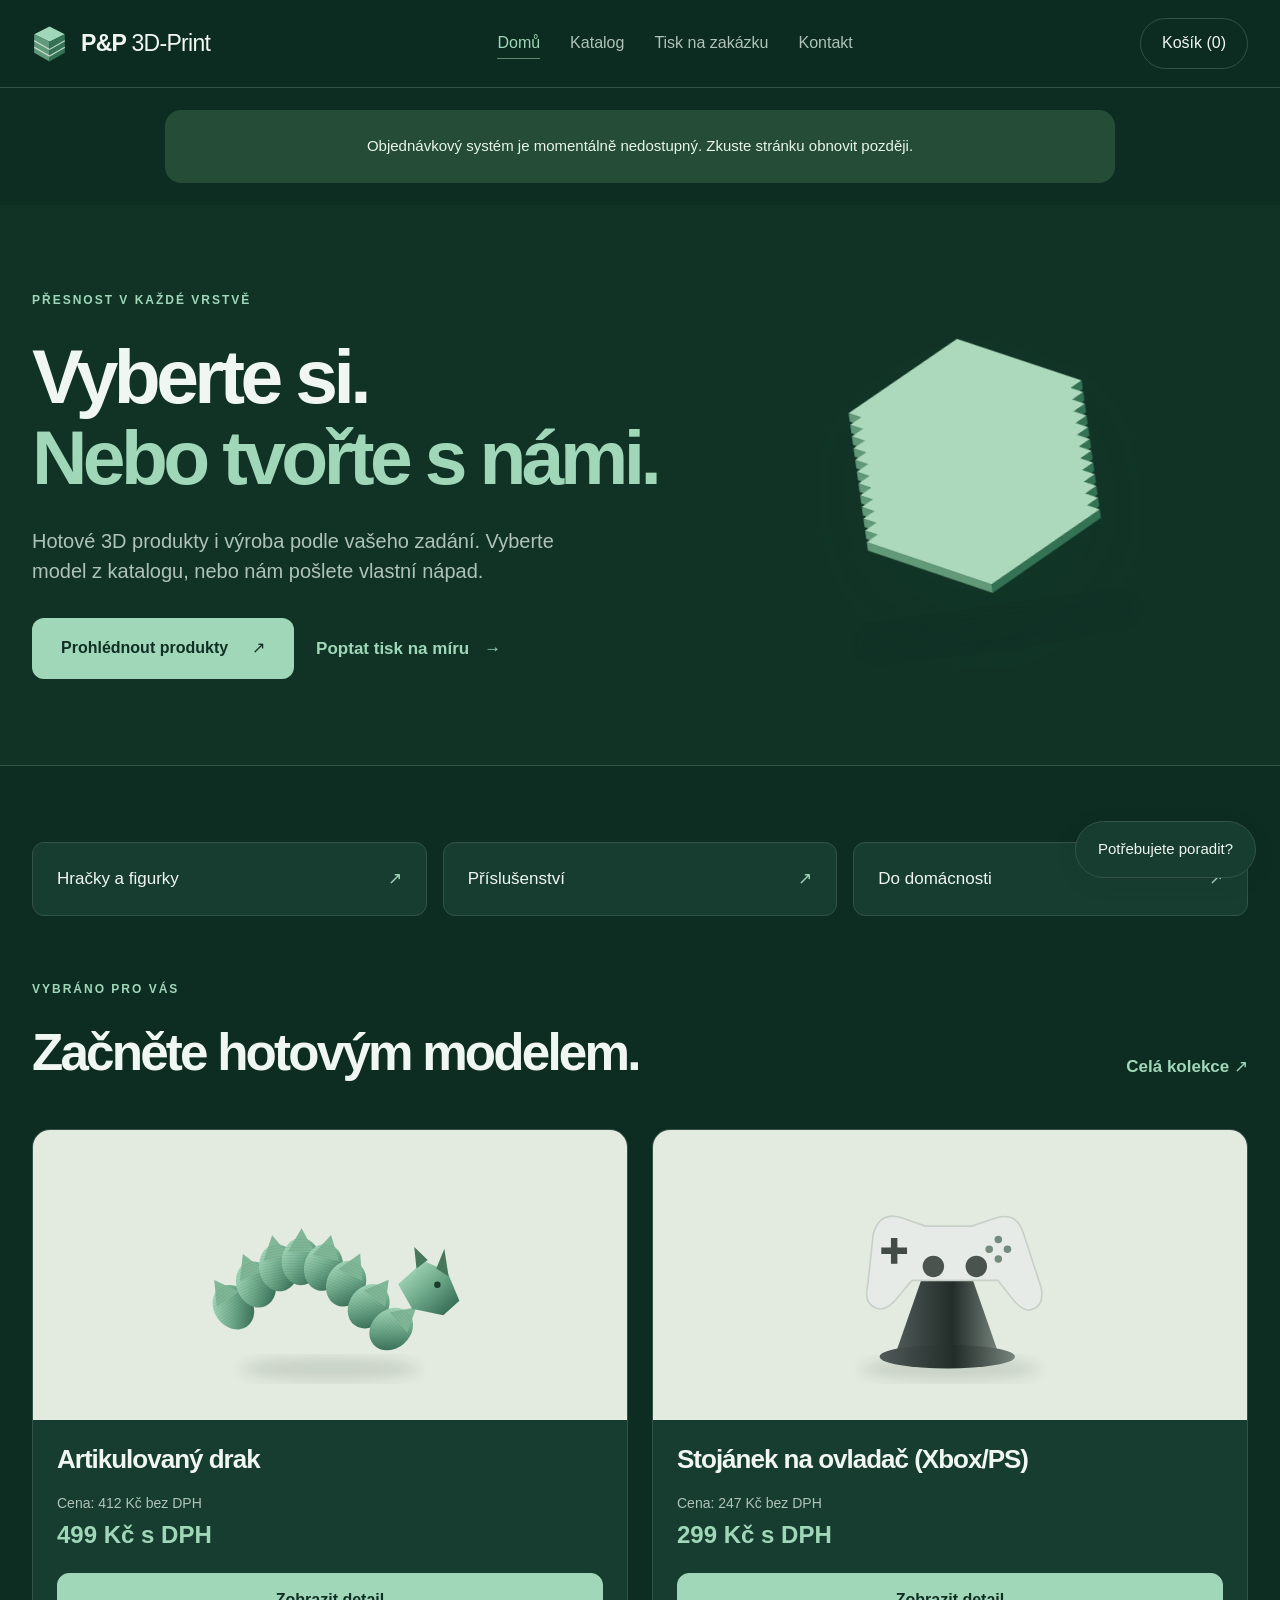
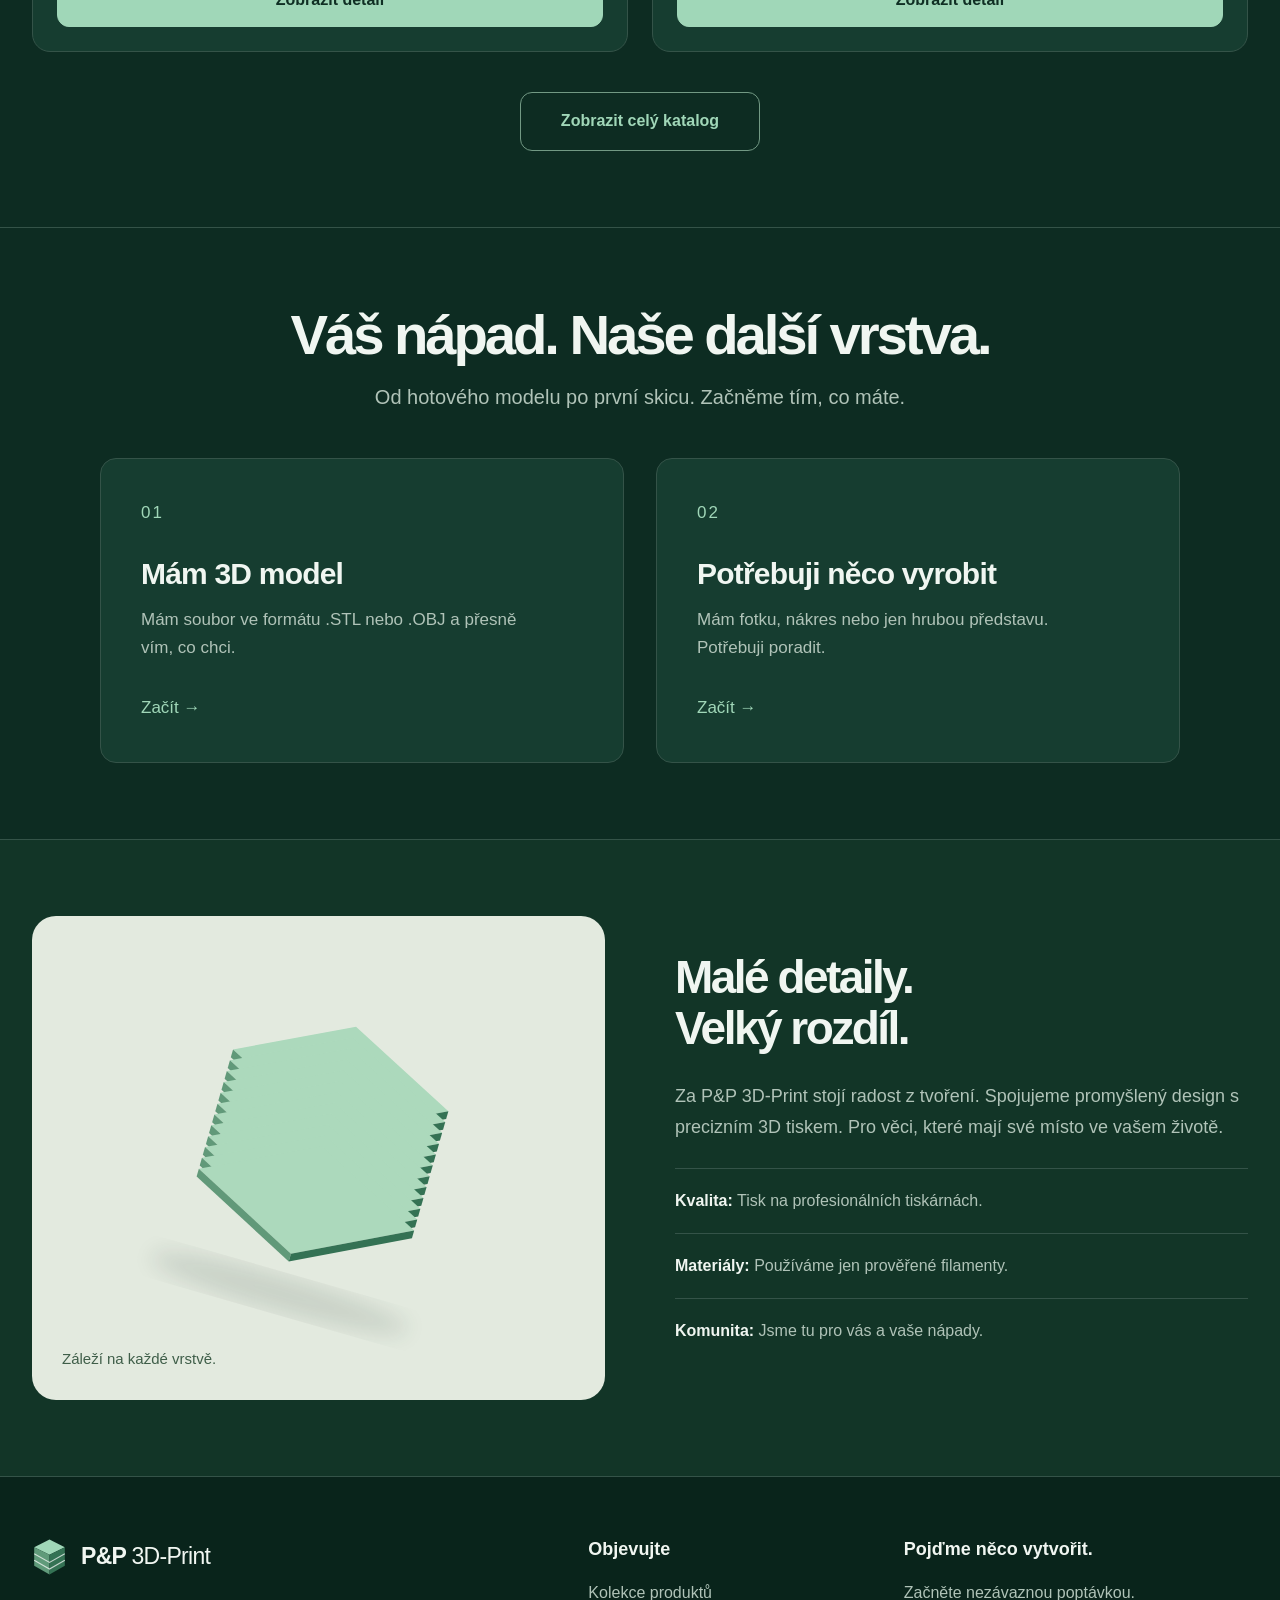
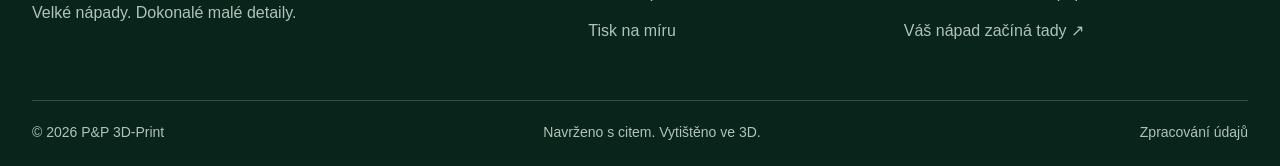
==== commit b78b3faa: "Rework storefront layout, catalog discovery and cart quantities" ====
--- a/frontend/index.html
+++ b/frontend/index.html
@@ -6,8 +6,9 @@
 <meta content="width=device-width, initial-scale=1.0" name="viewport"/>
 <title>P&amp;P 3D-Print — Nápady dostávají tvar.</title>
 <link href="style.css" rel="stylesheet"/>
+<link href="layout.css" rel="stylesheet"/>
 <meta content="P&amp;P 3D-Print. Promyšlené doplňky, originální modely a 3D tisk na míru. Vaše nápady, vrstvu po vrstvě." name="description"/></head>
-<body>
+<body><a class="skip-link" href="#main-content">Přejít k obsahu</a>
 <header>
 <div class="container nav-wrapper">
 <a class="logo" href="index.html"><svg aria-hidden="true" viewbox="0 0 32 36"><path d="M2 9L16 2l14 7-14 7z" fill="#a0d7b8"></path><path d="M2 9v17l14 8V16z" fill="#609a7a"></path><path d="M16 16l14-7v17l-14 8z" fill="#347254"></path><path d="M2 15l14 8 14-8M2 21l14 8 14-8" fill="none" stroke="white" stroke-opacity=".7"></path></svg><span>P&amp;P <b>3D-Print</b></span></a>
@@ -21,8 +22,8 @@
 </nav>
 <button aria-label="Otevřít košík" class="cart-btn" id="open-cart-btn" tabindex="0">Košík (<span id="cart-count">0</span>)</button>
 </div>
-</header><main><section class="hero"><div class="container hero-content"><p class="eyebrow">PŘESNOST V KAŽDÉ VRSTVĚ</p><h1>Nápady.<br/><span>V nové dimenzi.</span></h1><p class="hero-lead">Výjimečné věci začínají nápadem.<br/>My jim dáváme tvar.</p><div class="hero-buttons"><a class="btn btn-primary" href="eshop.html">Objevte kolekci <span>↗</span></a><a class="text-link" href="#zakazka">Vytvořit něco vlastního <span>→</span></a></div></div><div class="hero-art"><svg viewbox="0 0 640 540" xmlns="http://www.w3.org/2000/svg"><defs><lineargradient id="g" x2="1" y2="1"><stop stop-color="#b9e8cc"></stop><stop offset=".5" stop-color="#6ea98a"></stop><stop offset="1" stop-color="#275c48"></stop></lineargradient><lineargradient id="b"><stop stop-color="#505b59"></stop><stop offset=".55" stop-color="#222c29"></stop><stop offset="1" stop-color="#78857e"></stop></lineargradient><pattern height="5" id="lines" patternunits="userSpaceOnUse" width="5"><path d="M0 4h5" stroke="#173c2c" stroke-opacity=".16"></path></pattern><filter id="blur"><fegaussianblur stddeviation="13"></fegaussianblur></filter></defs><ellipse cx="320" cy="445" fill="#182b20" filter="url(#blur)" opacity=".12" rx="166" ry="22"></ellipse><g transform="translate(320 240)"><g transform="translate(0 0)"><path d="M-139-70L0-139 139-70 0 0z" fill="#acd9bc"></path><path d="M-139-70L0 0v10l-139-70z" fill="#619979"></path><path d="M0 0l139-70v10L0 10z" fill="#347254"></path></g><g transform="translate(0 14)"><path d="M-139-70L0-139 139-70 0 0z" fill="#acd9bc"></path><path d="M-139-70L0 0v10l-139-70z" fill="#619979"></path><path d="M0 0l139-70v10L0 10z" fill="#347254"></path></g><g transform="translate(0 28)"><path d="M-139-70L0-139 139-70 0 0z" fill="#acd9bc"></path><path d="M-139-70L0 0v10l-139-70z" fill="#619979"></path><path d="M0 0l139-70v10L0 10z" fill="#347254"></path></g><g transform="translate(0 42)"><path d="M-139-70L0-139 139-70 0 0z" fill="#acd9bc"></path><path d="M-139-70L0 0v10l-139-70z" fill="#619979"></path><path d="M0 0l139-70v10L0 10z" fill="#347254"></path></g><g transform="translate(0 56)"><path d="M-139-70L0-139 139-70 0 0z" fill="#acd9bc"></path><path d="M-139-70L0 0v10l-139-70z" fill="#619979"></path><path d="M0 0l139-70v10L0 10z" fill="#347254"></path></g><g transform="translate(0 70)"><path d="M-139-70L0-139 139-70 0 0z" fill="#acd9bc"></path><path d="M-139-70L0 0v10l-139-70z" fill="#619979"></path><path d="M0 0l139-70v10L0 10z" fill="#347254"></path></g><g transform="translate(0 84)"><path d="M-139-70L0-139 139-70 0 0z" fill="#acd9bc"></path><path d="M-139-70L0 0v10l-139-70z" fill="#619979"></path><path d="M0 0l139-70v10L0 10z" fill="#347254"></path></g><g transform="translate(0 98)"><path d="M-139-70L0-139 139-70 0 0z" fill="#acd9bc"></path><path d="M-139-70L0 0v10l-139-70z" fill="#619979"></path><path d="M0 0l139-70v10L0 10z" fill="#347254"></path></g><g transform="translate(0 112)"><path d="M-139-70L0-139 139-70 0 0z" fill="#acd9bc"></path><path d="M-139-70L0 0v10l-139-70z" fill="#619979"></path><path d="M0 0l139-70v10L0 10z" fill="#347254"></path></g><g transform="translate(0 126)"><path d="M-139-70L0-139 139-70 0 0z" fill="#acd9bc"></path><path d="M-139-70L0 0v10l-139-70z" fill="#619979"></path><path d="M0 0l139-70v10L0 10z" fill="#347254"></path></g><g transform="translate(0 140)"><path d="M-139-70L0-139 139-70 0 0z" fill="#acd9bc"></path><path d="M-139-70L0 0v10l-139-70z" fill="#619979"></path><path d="M0 0l139-70v10L0 10z" fill="#347254"></path></g><g transform="translate(0 154)"><path d="M-139-70L0-139 139-70 0 0z" fill="#acd9bc"></path><path d="M-139-70L0 0v10l-139-70z" fill="#619979"></path><path d="M0 0l139-70v10L0 10z" fill="#347254"></path></g></g></svg><div class="art-label"><span class="status-dot"></span> OD MYŠLENKY K OBJEKTU <span>01 / P&amp;P</span></div></div><div class="container hero-bottom"><span>Design. Funkce. Vaše osobnost.</span><a href="#produkty">Prozkoumat ↓</a></div></section><section class="container section-padding" id="produkty">
-<div class="section-heading"><div><p class="eyebrow">VYBRÁNO PRO VÁS</p><h2>Malé věci.<br/>Velká radost.</h2></div><a class="text-link" href="eshop.html">Celá kolekce ↗</a></div>
+</header><main id="main-content"><section class="hero home-hero"><div class="container hero-layout"><div class="container hero-content"><p class="eyebrow">PŘESNOST V KAŽDÉ VRSTVĚ</p><h1>Vyberte si.<br/><span>Nebo tvořte s námi.</span></h1><p class="hero-lead">Hotové 3D produkty i výroba podle vašeho zadání. Vyberte model z katalogu, nebo nám pošlete vlastní nápad.</p><div class="hero-buttons"><a class="btn btn-primary" href="eshop.html">Prohlédnout produkty <span>↗</span></a><a class="text-link" href="#zakazka">Poptat tisk na míru <span>→</span></a></div></div><div class="hero-art"><svg viewbox="0 0 640 540" xmlns="http://www.w3.org/2000/svg"><defs><lineargradient id="g" x2="1" y2="1"><stop stop-color="#b9e8cc"></stop><stop offset=".5" stop-color="#6ea98a"></stop><stop offset="1" stop-color="#275c48"></stop></lineargradient><lineargradient id="b"><stop stop-color="#505b59"></stop><stop offset=".55" stop-color="#222c29"></stop><stop offset="1" stop-color="#78857e"></stop></lineargradient><pattern height="5" id="lines" patternunits="userSpaceOnUse" width="5"><path d="M0 4h5" stroke="#173c2c" stroke-opacity=".16"></path></pattern><filter id="blur"><fegaussianblur stddeviation="13"></fegaussianblur></filter></defs><ellipse cx="320" cy="445" fill="#182b20" filter="url(#blur)" opacity=".12" rx="166" ry="22"></ellipse><g transform="translate(320 240)"><g transform="translate(0 0)"><path d="M-139-70L0-139 139-70 0 0z" fill="#acd9bc"></path><path d="M-139-70L0 0v10l-139-70z" fill="#619979"></path><path d="M0 0l139-70v10L0 10z" fill="#347254"></path></g><g transform="translate(0 14)"><path d="M-139-70L0-139 139-70 0 0z" fill="#acd9bc"></path><path d="M-139-70L0 0v10l-139-70z" fill="#619979"></path><path d="M0 0l139-70v10L0 10z" fill="#347254"></path></g><g transform="translate(0 28)"><path d="M-139-70L0-139 139-70 0 0z" fill="#acd9bc"></path><path d="M-139-70L0 0v10l-139-70z" fill="#619979"></path><path d="M0 0l139-70v10L0 10z" fill="#347254"></path></g><g transform="translate(0 42)"><path d="M-139-70L0-139 139-70 0 0z" fill="#acd9bc"></path><path d="M-139-70L0 0v10l-139-70z" fill="#619979"></path><path d="M0 0l139-70v10L0 10z" fill="#347254"></path></g><g transform="translate(0 56)"><path d="M-139-70L0-139 139-70 0 0z" fill="#acd9bc"></path><path d="M-139-70L0 0v10l-139-70z" fill="#619979"></path><path d="M0 0l139-70v10L0 10z" fill="#347254"></path></g><g transform="translate(0 70)"><path d="M-139-70L0-139 139-70 0 0z" fill="#acd9bc"></path><path d="M-139-70L0 0v10l-139-70z" fill="#619979"></path><path d="M0 0l139-70v10L0 10z" fill="#347254"></path></g><g transform="translate(0 84)"><path d="M-139-70L0-139 139-70 0 0z" fill="#acd9bc"></path><path d="M-139-70L0 0v10l-139-70z" fill="#619979"></path><path d="M0 0l139-70v10L0 10z" fill="#347254"></path></g><g transform="translate(0 98)"><path d="M-139-70L0-139 139-70 0 0z" fill="#acd9bc"></path><path d="M-139-70L0 0v10l-139-70z" fill="#619979"></path><path d="M0 0l139-70v10L0 10z" fill="#347254"></path></g><g transform="translate(0 112)"><path d="M-139-70L0-139 139-70 0 0z" fill="#acd9bc"></path><path d="M-139-70L0 0v10l-139-70z" fill="#619979"></path><path d="M0 0l139-70v10L0 10z" fill="#347254"></path></g><g transform="translate(0 126)"><path d="M-139-70L0-139 139-70 0 0z" fill="#acd9bc"></path><path d="M-139-70L0 0v10l-139-70z" fill="#619979"></path><path d="M0 0l139-70v10L0 10z" fill="#347254"></path></g><g transform="translate(0 140)"><path d="M-139-70L0-139 139-70 0 0z" fill="#acd9bc"></path><path d="M-139-70L0 0v10l-139-70z" fill="#619979"></path><path d="M0 0l139-70v10L0 10z" fill="#347254"></path></g><g transform="translate(0 154)"><path d="M-139-70L0-139 139-70 0 0z" fill="#acd9bc"></path><path d="M-139-70L0 0v10l-139-70z" fill="#619979"></path><path d="M0 0l139-70v10L0 10z" fill="#347254"></path></g></g></svg><div class="art-label"><span class="status-dot"></span> OD MYŠLENKY K OBJEKTU <span>01 / P&amp;P</span></div></div></div><div class="container hero-bottom"><span>Design. Funkce. Vaše osobnost.</span><a href="#produkty">Prozkoumat ↓</a></div></section><section class="container section-padding" id="produkty"><div class="category-links"><a href="eshop.html?category=hracky">Hračky a figurky <span>↗</span></a><a href="eshop.html?category=prislusenstvi">Příslušenství <span>↗</span></a><a href="eshop.html?category=prakticke">Do domácnosti <span>↗</span></a></div>
+<div class="section-heading"><div><p class="eyebrow">VYBRÁNO PRO VÁS</p><h2>Začněte hotovým modelem.</h2></div><a class="text-link" href="eshop.html">Celá kolekce ↗</a></div>
 <div class="product-grid">
 <div class="product-card">
 <div class="product-image">
@@ -47,6 +48,107 @@
 </div>
 <div style="text-align: center; margin-top: 40px;">
 <a class="btn btn-outline" href="eshop.html" style="padding: 15px 40px;">Zobrazit celý katalog</a>
+</div>
+</section><section class="custom-order-section section-padding" id="zakazka">
+<div class="container">
+<div class="text-center" style="text-align: center; margin-bottom: 40px;">
+<h2 style="font-size: 2.5rem; margin-bottom: 15px;">Váš nápad. Naše další vrstva.</h2>
+<p style="color: var(--text-muted); font-size: 1.1rem;">Od hotového modelu po první skicu. Začněme tím, co máte.</p>
+</div>
+<div class="funnel-choices" id="funnel-choices">
+<div class="funnel-card" id="choice-pro" role="button" tabindex="0">
+<div class="funnel-icon">01</div>
+<h3>Mám 3D model</h3>
+<p>Mám soubor ve formátu .STL nebo .OBJ a přesně vím, co chci.</p>
+</div>
+<div class="funnel-card" id="choice-laik" role="button" tabindex="0">
+<div class="funnel-icon">02</div>
+<h3>Potřebuji něco vyrobit</h3>
+<p>Mám fotku, nákres nebo jen hrubou představu. Potřebuji poradit.</p>
+</div>
+</div>
+<div class="funnel-form-wrapper" id="form-pro" style="display: none;">
+<form class="custom-order-form" id="pro-form" novalidate="" style="max-width: 600px; margin: 0 auto;"><p class="form-help">Maximálně 3 přílohy, každá do 10 MB. Poptávku uložíme pro individuální nacenění.</p>
+<div style="text-align: center; margin-bottom: 20px;"><span class="step-badge">Model ke stažení</span></div>
+<div class="wizard-step" id="pro-step-1">
+<h3 style="text-align: center; margin-bottom: 20px;">Krok 1: Vaše 3D modely</h3>
+<div class="form-group file-group">
+<label class="file-label" for="pro-upload" tabindex="0">
+<span id="pro-file-name">Klikněte pro výběr 3D modelů</span>
+<small style="display:block; margin-top:5px; color:var(--text-muted);">Formáty: .STL, .OBJ (Lze vybrat více naráz)</small>
+</label>
+<input accept=".stl,.obj" id="pro-upload" multiple="" name="files" required="" type="file"/>
+</div>
+<button class="btn btn-primary btn-block next-step" data-current="pro-step-1" data-next="pro-step-2" type="button">Další krok</button>
+</div>
+<div class="wizard-step" id="pro-step-2" style="display: none;">
+<h3 style="text-align: center; margin-bottom: 20px;">Krok 2: Technická specifikace</h3>
+<div class="form-group">
+<select aria-label="pro-material" id="pro-material" name="material" required="">
+<option value="">-- Vyberte materiál --</option>
+<option value="PLA">PLA</option><option value="PETG">PETG</option>
+<option value="ABS">ABS/ASA</option><option value="TPU">TPU</option>
+</select>
+</div>
+<div class="form-group"><input aria-label="Požadovaná barva" id="pro-color" name="color" placeholder="Požadovaná barva" required="" type="text"/></div>
+<div class="form-group"><input aria-label="Výška vrstvy / Kvalita" id="pro-quality" name="quality" placeholder="Výška vrstvy / Kvalita" required="" type="text"/></div>
+<div class="form-group"><input aria-label="Výplň (Infill) / Pevnost" id="pro-infill" name="infill" placeholder="Výplň (Infill) / Pevnost" required="" type="text"/></div>
+<div style="display: flex; gap: 10px;">
+<button class="btn btn-outline prev-step" data-current="pro-step-2" data-prev="pro-step-1" style="flex: 1;" type="button">Zpět</button>
+<button class="btn btn-primary next-step" data-current="pro-step-2" data-next="pro-step-3" style="flex: 1;" type="button">Další krok</button>
+</div>
+</div>
+<div class="wizard-step" id="pro-step-3" style="display: none;">
+<h3 style="text-align: center; margin-bottom: 20px;">Krok 3: Kontaktní údaje</h3>
+<div class="form-group"><input aria-label="Vaše jméno" id="pro-name" name="name" placeholder="Vaše jméno" required="" type="text"/></div>
+<div class="form-group"><input aria-label="Váš e-mail" id="pro-email" name="email" placeholder="Váš e-mail" required="" type="email"/></div>
+<div class="form-group"><textarea aria-label="Poznámka" id="pro-note" name="description" placeholder="Poznámka" rows="3"></textarea></div>
+<div style="display: flex; gap: 10px;">
+<button class="btn btn-outline prev-step" data-current="pro-step-3" data-prev="pro-step-2" style="flex: 1;" type="button">Zpět</button>
+<button class="btn btn-primary" style="flex: 2;" type="submit">Odeslat k nacenění</button>
+</div>
+</div>
+<div style="text-align: center; margin-top: 15px;"><a class="reset-funnel" href="#" style="color: var(--text-muted);">← Zpět na výběr</a></div>
+<input aria-hidden="true" autocomplete="off" class="honeypot" name="website" tabindex="-1"/></form>
+</div>
+<div class="funnel-form-wrapper" id="form-laik" style="display: none;">
+<form class="custom-order-form" id="laik-form" novalidate="" style="max-width: 600px; margin: 0 auto;"><p class="form-help">Maximálně 3 přílohy, každá do 10 MB. Poptávku uložíme pro individuální nacenění.</p>
+<div style="text-align: center; margin-bottom: 20px;"><span class="step-badge" style="background: #0088ff;">Výroba na míru</span></div>
+<div class="wizard-step" id="laik-step-1">
+<h3 style="text-align: center; margin-bottom: 20px;">Krok 1: Co budeme vyrábět?</h3>
+<div class="form-group"><textarea aria-label="Popište nám co nejlépe, co potřebujete..." id="laik-desc" name="description" placeholder="Popište nám co nejlépe, co potřebujete..." required="" rows="3"></textarea></div>
+<div class="form-group"><input aria-label="Odkaz (Printables atd.) - volitelné" id="laik-url" name="url" placeholder="Odkaz (Printables atd.) - volitelné" type="url"/></div>
+<div class="form-group file-group">
+<label class="file-label" for="laik-upload" tabindex="0">
+<span id="laik-file-name">Nahrát fotky / nákres (Volitelné)</span>
+</label>
+<input accept=".jpg,.jpeg,.png" id="laik-upload" multiple="" name="files" type="file"/>
+</div>
+<button class="btn btn-primary btn-block next-step" data-current="laik-step-1" data-next="laik-step-2" type="button">Další krok</button>
+</div>
+<div class="wizard-step" id="laik-step-2" style="display: none;">
+<h3 style="text-align: center; margin-bottom: 20px;">Krok 2: Použití a vzhled</h3>
+<div class="form-group"><input aria-label="Prostředí (venku, ve vodě...)" name="environment" placeholder="Prostředí (venku, ve vodě...)" required="" type="text"/></div>
+<div class="form-group"><input aria-label="Mechanické namáhání (nese to váhu?)" name="load" placeholder="Mechanické namáhání (nese to váhu?)" required="" type="text"/></div>
+<div class="form-group"><input aria-label="Přibližné rozměry" name="dimensions" placeholder="Přibližné rozměry" required="" type="text"/></div>
+<div class="form-group"><input aria-label="Požadovaná barva" name="color" placeholder="Požadovaná barva" required="" type="text"/></div>
+<div style="display: flex; gap: 10px;">
+<button class="btn btn-outline prev-step" data-current="laik-step-2" data-prev="laik-step-1" style="flex: 1;" type="button">Zpět</button>
+<button class="btn btn-primary next-step" data-current="laik-step-2" data-next="laik-step-3" style="flex: 1;" type="button">Další krok</button>
+</div>
+</div>
+<div class="wizard-step" id="laik-step-3" style="display: none;">
+<h3 style="text-align: center; margin-bottom: 20px;">Krok 3: Kontaktní údaje</h3>
+<div class="form-group"><input aria-label="Vaše jméno" name="name" placeholder="Vaše jméno" required="" type="text"/></div>
+<div class="form-group"><input aria-label="Váš e-mail" name="email" placeholder="Váš e-mail" required="" type="email"/></div>
+<div style="display: flex; gap: 10px;">
+<button class="btn btn-outline prev-step" data-current="laik-step-3" data-prev="laik-step-2" style="flex: 1;" type="button">Zpět</button>
+<button class="btn btn-primary" style="flex: 2;" type="submit">Odeslat k nacenění</button>
+</div>
+</div>
+<div style="text-align: center; margin-top: 15px;"><a class="reset-funnel" href="#" style="color: var(--text-muted);">← Zpět na výběr</a></div>
+<input aria-hidden="true" autocomplete="off" class="honeypot" name="website" tabindex="-1"/></form>
+</div>
 </div>
 </section><section class="about-section section-padding" id="o-nas">
 <div class="container">
@@ -64,107 +166,6 @@
 </div>
 </div>
 </div>
-</section><section class="custom-order-section section-padding" id="zakazka">
-<div class="container">
-<div class="text-center" style="text-align: center; margin-bottom: 40px;">
-<h2 style="font-size: 2.5rem; margin-bottom: 15px;">Váš nápad. Naše další vrstva.</h2>
-<p style="color: var(--text-muted); font-size: 1.1rem;">Od hotového modelu po první skicu. Začněme tím, co máte.</p>
-</div>
-<div class="funnel-choices" id="funnel-choices">
-<div class="funnel-card" id="choice-pro" role="button" tabindex="0">
-<div class="funnel-icon">01</div>
-<h3>Mám 3D model</h3>
-<p>Mám soubor ve formátu .STL nebo .OBJ a přesně vím, co chci.</p>
-</div>
-<div class="funnel-card" id="choice-laik" role="button" tabindex="0">
-<div class="funnel-icon">02</div>
-<h3>Potřebuji něco vyrobit</h3>
-<p>Mám fotku, nákres nebo jen hrubou představu. Potřebuji poradit.</p>
-</div>
-</div>
-<div class="funnel-form-wrapper" id="form-pro" style="display: none;">
-<form class="custom-order-form" id="pro-form" novalidate="" style="max-width: 600px; margin: 0 auto;"><p class="form-help">Maximálně 3 přílohy, každá do 10 MB. Poptávku uložíme pro individuální nacenění.</p>
-<div style="text-align: center; margin-bottom: 20px;"><span class="step-badge">Model ke stažení</span></div>
-<div class="wizard-step" id="pro-step-1">
-<h3 style="text-align: center; margin-bottom: 20px;">Krok 1: Vaše 3D modely</h3>
-<div class="form-group file-group">
-<label class="file-label" for="pro-upload" tabindex="0">
-<span id="pro-file-name">Klikněte pro výběr 3D modelů</span>
-<small style="display:block; margin-top:5px; color:var(--text-muted);">Formáty: .STL, .OBJ (Lze vybrat více naráz)</small>
-</label>
-<input accept=".stl,.obj" id="pro-upload" multiple="" name="files" required="" type="file"/>
-</div>
-<button class="btn btn-primary btn-block next-step" data-current="pro-step-1" data-next="pro-step-2" type="button">Další krok</button>
-</div>
-<div class="wizard-step" id="pro-step-2" style="display: none;">
-<h3 style="text-align: center; margin-bottom: 20px;">Krok 2: Technická specifikace</h3>
-<div class="form-group">
-<select aria-label="pro-material" id="pro-material" name="material" required="">
-<option value="">-- Vyberte materiál --</option>
-<option value="PLA">PLA</option><option value="PETG">PETG</option>
-<option value="ABS">ABS/ASA</option><option value="TPU">TPU</option>
-</select>
-</div>
-<div class="form-group"><input aria-label="Požadovaná barva" id="pro-color" name="color" placeholder="Požadovaná barva" required="" type="text"/></div>
-<div class="form-group"><input aria-label="Výška vrstvy / Kvalita" id="pro-quality" name="quality" placeholder="Výška vrstvy / Kvalita" required="" type="text"/></div>
-<div class="form-group"><input aria-label="Výplň (Infill) / Pevnost" id="pro-infill" name="infill" placeholder="Výplň (Infill) / Pevnost" required="" type="text"/></div>
-<div style="display: flex; gap: 10px;">
-<button class="btn btn-outline prev-step" data-current="pro-step-2" data-prev="pro-step-1" style="flex: 1;" type="button">Zpět</button>
-<button class="btn btn-primary next-step" data-current="pro-step-2" data-next="pro-step-3" style="flex: 1;" type="button">Další krok</button>
-</div>
-</div>
-<div class="wizard-step" id="pro-step-3" style="display: none;">
-<h3 style="text-align: center; margin-bottom: 20px;">Krok 3: Kontaktní údaje</h3>
-<div class="form-group"><input aria-label="Vaše jméno" id="pro-name" name="name" placeholder="Vaše jméno" required="" type="text"/></div>
-<div class="form-group"><input aria-label="Váš e-mail" id="pro-email" name="email" placeholder="Váš e-mail" required="" type="email"/></div>
-<div class="form-group"><textarea aria-label="Poznámka" id="pro-note" name="description" placeholder="Poznámka" rows="3"></textarea></div>
-<div style="display: flex; gap: 10px;">
-<button class="btn btn-outline prev-step" data-current="pro-step-3" data-prev="pro-step-2" style="flex: 1;" type="button">Zpět</button>
-<button class="btn btn-primary" style="flex: 2;" type="submit">Odeslat k nacenění</button>
-</div>
-</div>
-<div style="text-align: center; margin-top: 15px;"><a class="reset-funnel" href="#" style="color: var(--text-muted);">← Zpět na výběr</a></div>
-<input aria-hidden="true" autocomplete="off" class="honeypot" name="website" tabindex="-1"/></form>
-</div>
-<div class="funnel-form-wrapper" id="form-laik" style="display: none;">
-<form class="custom-order-form" id="laik-form" novalidate="" style="max-width: 600px; margin: 0 auto;"><p class="form-help">Maximálně 3 přílohy, každá do 10 MB. Poptávku uložíme pro individuální nacenění.</p>
-<div style="text-align: center; margin-bottom: 20px;"><span class="step-badge" style="background: #0088ff;">Výroba na míru</span></div>
-<div class="wizard-step" id="laik-step-1">
-<h3 style="text-align: center; margin-bottom: 20px;">Krok 1: Co budeme vyrábět?</h3>
-<div class="form-group"><textarea aria-label="Popište nám co nejlépe, co potřebujete..." id="laik-desc" name="description" placeholder="Popište nám co nejlépe, co potřebujete..." required="" rows="3"></textarea></div>
-<div class="form-group"><input aria-label="Odkaz (Printables atd.) - volitelné" id="laik-url" name="url" placeholder="Odkaz (Printables atd.) - volitelné" type="url"/></div>
-<div class="form-group file-group">
-<label class="file-label" for="laik-upload" tabindex="0">
-<span id="laik-file-name">Nahrát fotky / nákres (Volitelné)</span>
-</label>
-<input accept=".jpg,.jpeg,.png" id="laik-upload" multiple="" name="files" type="file"/>
-</div>
-<button class="btn btn-primary btn-block next-step" data-current="laik-step-1" data-next="laik-step-2" type="button">Další krok</button>
-</div>
-<div class="wizard-step" id="laik-step-2" style="display: none;">
-<h3 style="text-align: center; margin-bottom: 20px;">Krok 2: Použití a vzhled</h3>
-<div class="form-group"><input aria-label="Prostředí (venku, ve vodě...)" name="environment" placeholder="Prostředí (venku, ve vodě...)" required="" type="text"/></div>
-<div class="form-group"><input aria-label="Mechanické namáhání (nese to váhu?)" name="load" placeholder="Mechanické namáhání (nese to váhu?)" required="" type="text"/></div>
-<div class="form-group"><input aria-label="Přibližné rozměry" name="dimensions" placeholder="Přibližné rozměry" required="" type="text"/></div>
-<div class="form-group"><input aria-label="Požadovaná barva" name="color" placeholder="Požadovaná barva" required="" type="text"/></div>
-<div style="display: flex; gap: 10px;">
-<button class="btn btn-outline prev-step" data-current="laik-step-2" data-prev="laik-step-1" style="flex: 1;" type="button">Zpět</button>
-<button class="btn btn-primary next-step" data-current="laik-step-2" data-next="laik-step-3" style="flex: 1;" type="button">Další krok</button>
-</div>
-</div>
-<div class="wizard-step" id="laik-step-3" style="display: none;">
-<h3 style="text-align: center; margin-bottom: 20px;">Krok 3: Kontaktní údaje</h3>
-<div class="form-group"><input aria-label="Vaše jméno" name="name" placeholder="Vaše jméno" required="" type="text"/></div>
-<div class="form-group"><input aria-label="Váš e-mail" name="email" placeholder="Váš e-mail" required="" type="email"/></div>
-<div style="display: flex; gap: 10px;">
-<button class="btn btn-outline prev-step" data-current="laik-step-3" data-prev="laik-step-2" style="flex: 1;" type="button">Zpět</button>
-<button class="btn btn-primary" style="flex: 2;" type="submit">Odeslat k nacenění</button>
-</div>
-</div>
-<div style="text-align: center; margin-top: 15px;"><a class="reset-funnel" href="#" style="color: var(--text-muted);">← Zpět na výběr</a></div>
-<input aria-hidden="true" autocomplete="off" class="honeypot" name="website" tabindex="-1"/></form>
-</div>
-</div>
 </section></main>
 <footer id="kontakt"><div class="container footer-top"><div><a class="logo" href="index.html"><svg aria-hidden="true" viewbox="0 0 32 36"><path d="M2 9L16 2l14 7-14 7z" fill="#a0d7b8"></path><path d="M2 9v17l14 8V16z" fill="#609a7a"></path><path d="M16 16l14-7v17l-14 8z" fill="#347254"></path><path d="M2 15l14 8 14-8M2 21l14 8 14-8" fill="none" stroke="white" stroke-opacity=".7"></path></svg><span>P&amp;P <b>3D-Print</b></span></a><p>Velké nápady. Dokonalé malé detaily.</p></div><div><h3>Objevujte</h3><a href="eshop.html">Kolekce produktů</a><a href="index.html#zakazka">Tisk na míru</a></div><div><h3>Pojďme něco vytvořit.</h3><p>Začněte nezávaznou poptávkou.</p><a href="index.html#zakazka">Váš nápad začíná tady ↗</a></div></div><div class="container footer-bottom"><span>© 2026 P&amp;P 3D-Print</span><span>Navrženo s citem. Vytištěno ve 3D.</span><a href="soukromi.html">Zpracování údajů</a></div></footer>
 <div aria-label="Váš košík" aria-modal="true" class="cart-sidebar" id="cart-sidebar" inert="" role="dialog">
@@ -174,9 +175,9 @@
 </div>
 <div class="cart-items" id="cart-items"></div>
 <div class="cart-footer">
-<div class="cart-total"><span>Cena bez DPH:</span><span id="cart-total-no-vat">0 Kč</span></div>
+<div class="cart-total"><span>Produkty bez DPH:</span><span id="cart-total-no-vat">0 Kč</span></div>
 <div class="cart-total final"><span>Celkem vč. 21% DPH:</span><span id="cart-total-price">0 Kč</span></div>
-<button class="btn btn-primary btn-block" id="checkout-btn">Pokračovat k poptávce</button>
+<p class="cart-help">Nezávazná poptávka. Dopravu a platbu domluvíme po odeslání.</p><button class="btn btn-primary btn-block" id="checkout-btn">Pokračovat k poptávce</button>
 </div>
 </div>
 <div class="cart-overlay" id="cart-overlay"></div>
--- a/frontend/layout.css
+++ b/frontend/layout.css
@@ -0,0 +1,17 @@
+/* Shared P&P identity: deep green surfaces, mint accents, original artwork. */
+:root{--primary-color:#a0d7b8;--text-muted:#b0c3b8;--ink:#f0f6f1;--line:#345348;--paper:#163d30;color-scheme:dark}
+body{background:#0d2c22;color:var(--ink);font-size:17px}p{color:var(--text-muted)}
+header{background:#0d2c22f2;border-color:var(--line);height:88px}nav a{color:var(--text-muted)}nav a:hover,nav a.active{color:var(--primary-color)}
+.container{width:min(1280px,calc(100% - 64px))}.section-padding{padding:76px 0}.logo{font-size:23px}.logo b{font-weight:450}
+.btn-primary,.product-info .btn{background:var(--primary-color);color:#102f24;border-color:var(--primary-color)}.btn-primary:hover,.product-info .btn:hover{background:#bce9ce;color:#102f24}.btn-outline,.text-link{color:var(--primary-color)}.btn-outline{border-color:#729984}.btn{border-radius:12px;font-size:16px;min-height:52px}.cart-btn,.menu-toggle{background:transparent;color:var(--ink);border-color:var(--line)}
+.eyebrow{color:var(--primary-color);font-size:12px}.home-hero{background:#103326;padding:0;border-bottom:1px solid var(--line)}.hero-layout{display:grid;grid-template-columns:1.2fr 1fr;align-items:center;gap:24px;min-height:560px}.home-hero .hero-content{width:100%;padding:64px 0;text-align:left}.home-hero h1{font-size:clamp(54px,6vw,84px);line-height:1.06}.home-hero h1 span,.catalog-heading h1 span{color:var(--primary-color)}.home-hero .hero-lead{font-size:20px;max-width:530px;color:var(--text-muted)}.home-hero .hero-buttons{justify-content:flex-start;flex-wrap:wrap;gap:22px}.home-hero .hero-art{width:100%;max-width:100%;margin:0;pointer-events:none}.home-hero .hero-art svg{transform:rotate(-8deg)}
+.category-links{display:grid;grid-template-columns:repeat(3,1fr);gap:16px;margin-bottom:64px}.category-links a{display:flex;justify-content:space-between;gap:18px;padding:22px 24px;border:1px solid var(--line);border-radius:12px;background:var(--paper)}.category-links a:hover{border-color:var(--primary-color)}.category-links span{color:var(--primary-color)}.section-heading h2{font-size:clamp(34px,4vw,52px)}
+.product-grid{gap:24px}.product-card{background:var(--paper);border:1px solid var(--line);border-radius:18px;overflow:hidden}.product-image{height:290px;background:#e3eadf;margin:0}.product-info{padding:24px}.product-info h3{font-size:26px}.price-vat{color:var(--primary-color);font-size:24px}.price-no-vat{color:var(--text-muted)}.product-info .btn{margin-top:18px;font-size:16px}.product-card[hidden],[hidden]{display:none!important}
+.catalog-heading{display:grid;grid-template-columns:1fr 1fr;gap:0 48px;align-items:end;margin-bottom:48px}.catalog-heading .eyebrow{grid-column:1/-1}.catalog-heading h1{font-size:clamp(46px,5vw,68px);margin:0}.catalog-heading>p:last-child{font-size:20px;max-width:400px;margin-bottom:8px}.catalog-layout{display:grid;grid-template-columns:220px minmax(0,1fr);gap:40px}.catalog-sidebar{align-self:start;position:sticky;top:120px}.catalog-sidebar h2{font-size:20px;letter-spacing:-.02em;margin-bottom:20px}.filters{display:flex;flex-direction:column;gap:8px}.filter-btn{background:transparent;color:var(--text-muted);text-align:left;border-radius:10px;padding:12px 16px;font-size:16px}.filter-btn.active{background:var(--primary-color);color:#102f24;border-color:var(--primary-color)}.catalog-toolbar{display:grid;grid-template-columns:1.4fr 1fr;gap:16px}.catalog-toolbar label{font-size:14px;color:var(--text-muted)}.catalog-toolbar input,.catalog-toolbar select{margin-top:8px}#catalog-count{font-size:14px;margin:20px 0}.catalog-results .product-image{height:260px}.catalog-results .product-info h3{font-size:24px}.catalog-note{color:var(--text-muted)}.empty-results{border:1px dashed var(--line);border-radius:16px;padding:40px;text-align:center}.empty-results h2{font-size:32px}.empty-results p{margin:16px 0 24px}
+input,select,textarea{background:#0d2c22;color:var(--ink);border-color:#557465;border-radius:10px}input::placeholder,textarea::placeholder{color:#9fb6a9}.selector-group label,.quantity-label{color:var(--text-muted);font-size:16px}.quantity-label{display:block;margin:24px 0 8px}#product-quantity{max-width:130px}.detail-wrapper{gap:48px}.detail-info{padding-top:0}.detail-info h1{font-size:clamp(36px,4vw,54px)}.detail-image{background:#e3eadf;position:sticky;top:120px}.detail-image img{min-height:440px}.detail-caption{color:#3f5e49}.breadcrumbs{color:var(--text-muted)}.product-desc{font-size:17px}
+.custom-order-section{border-top:1px solid var(--line)}.funnel-card{background:var(--paper);border:1px solid var(--line);border-radius:16px}.funnel-card:hover{background:#1d4939;border-color:var(--primary-color)}.funnel-icon,.funnel-card:after{color:var(--primary-color)}.funnel-card h3{font-size:30px}.funnel-card p{font-size:17px}.custom-order-form{background:var(--paper)}.file-label{background:#0d2c22;border-color:#729984}.step-badge{background:#a0d7b8!important;color:#0d2c22}.about-section{background:#123527;border-top:1px solid var(--line)}.about-image{background:#e3eadf}.about-text h2{font-size:46px}.about-text p{font-size:18px}.about-benefits li{color:var(--text-muted);border-color:var(--line)}.about-benefits strong{color:var(--ink)}.image-note{color:#3f5e49}
+footer{background:#09241b;border-top:1px solid var(--line)}.footer-top>div>a:not(.logo),.footer-bottom{color:var(--text-muted)}.footer-bottom{border-color:var(--line)}
+.cart-sidebar,.checkout-dialog,.chat-window{background:#103326;color:var(--ink)}.cart-header h2{font-size:30px}.close-btn,.close-chat-btn{color:var(--ink)}.cart-help{font-size:14px;margin:0 0 18px}.item-controls button{background:#163d30;color:var(--ink)}.item-details small,.item-details small[style]{color:var(--text-muted)!important}.cart-item-img{background:#e3eadf}.cart-total.final{color:var(--primary-color)}.cart-items{overscroll-behavior:contain}.cart-footer{padding-bottom:env(safe-area-inset-bottom)}button:disabled{cursor:not-allowed}.checkout-summary{color:var(--primary-color)}.checkout-dialog #checkout-error{color:#ffc6b8}.chat-toggle-btn{background:#163d30;color:var(--ink);border-color:var(--line)}.chat-header,.chat-msg{background:#1b4333}.user-msg{background:#2c5941}.chat-header small{color:var(--text-muted)!important}.chat-input-area button{background:var(--primary-color);color:#0d2c22}.toast{background:#a0d7b8;color:#0d2c22}.toast.error{background:#f0c1a6;color:#392217}.service-notice,.receipt{background:#254c37;color:#e8f5eb}.service-notice{font-size:15px}.skip-link{position:fixed;top:-80px;left:16px;z-index:300;background:var(--primary-color);color:#0d2c22;padding:12px 20px;border-radius:8px}.skip-link:focus{top:12px}
+@media(max-width:1050px){nav ul{gap:16px}.nav-wrapper{gap:16px}.logo{font-size:20px}.hero-layout{grid-template-columns:1.3fr 1fr;min-height:500px}.home-hero h1{font-size:60px}.catalog-layout{grid-template-columns:180px minmax(0,1fr);gap:24px}.catalog-results .product-image{height:220px}.category-links a{font-size:15px;padding:18px}.detail-image img{min-height:340px}}
+@media(max-width:760px){header{height:76px}nav{top:76px;background:#103326;border-color:var(--line)}.container{width:calc(100% - 36px)}.logo{font-size:20px}.logo svg{width:26px}.cart-btn{padding:8px 12px}.menu-toggle{font-size:14px}.hero-layout{grid-template-columns:1fr;gap:0;min-height:0}.home-hero .hero-content{padding:48px 0 0}.home-hero h1{font-size:clamp(44px,9vw,64px)}.home-hero .hero-lead{font-size:18px}.home-hero .hero-buttons{align-items:flex-start;flex-direction:row;gap:22px}.home-hero .hero-art{max-width:310px;margin:-12px auto -10px}.section-padding{padding:48px 0}.category-links{grid-template-columns:1fr;gap:10px;margin-bottom:40px}.category-links a{padding:14px 18px;font-size:16px}.section-heading h2{font-size:36px}.product-grid{grid-template-columns:repeat(2,minmax(0,1fr));gap:14px}.product-image,.catalog-results .product-image{height:200px}.product-info{padding:18px}.product-info h3,.catalog-results .product-info h3{font-size:21px}.product-info .btn{font-size:14px;padding:10px}.catalog-heading{display:block}.catalog-heading h1{font-size:48px}.catalog-heading>p:last-child{margin-top:20px;font-size:18px}.catalog-layout{grid-template-columns:1fr;gap:16px}.catalog-sidebar{position:static}.catalog-sidebar h2{font-size:17px;margin-bottom:12px}.filters{flex-direction:row;flex-wrap:wrap;margin:0}.filter-btn{font-size:14px;min-height:44px;padding:10px 14px}.catalog-toolbar{grid-template-columns:1fr 1fr;gap:12px}.catalog-toolbar input,.catalog-toolbar select{font-size:16px;padding:12px}.detail-wrapper{grid-template-columns:1fr;gap:32px}.detail-image{position:static}.detail-image img{min-height:0;max-height:360px}.detail-info h1{font-size:38px}.funnel-choices{gap:16px}.funnel-card{padding:28px}.funnel-card h3{font-size:27px}.about-text h2{font-size:36px}.cart-sidebar{padding:22px}.cart-header h2{font-size:28px}.cart-total.final{font-size:16px}.footer-top{gap:32px}}
+@media(max-width:480px){.product-grid,.catalog-toolbar{grid-template-columns:1fr}.product-image,.catalog-results .product-image{height:260px}.product-info h3,.catalog-results .product-info h3{font-size:25px}.product-info .btn{font-size:16px}.home-hero .hero-buttons{flex-direction:column}.logo{font-size:18px}.nav-wrapper{gap:6px}.cart-btn{font-size:13px}.catalog-heading h1{font-size:42px}}
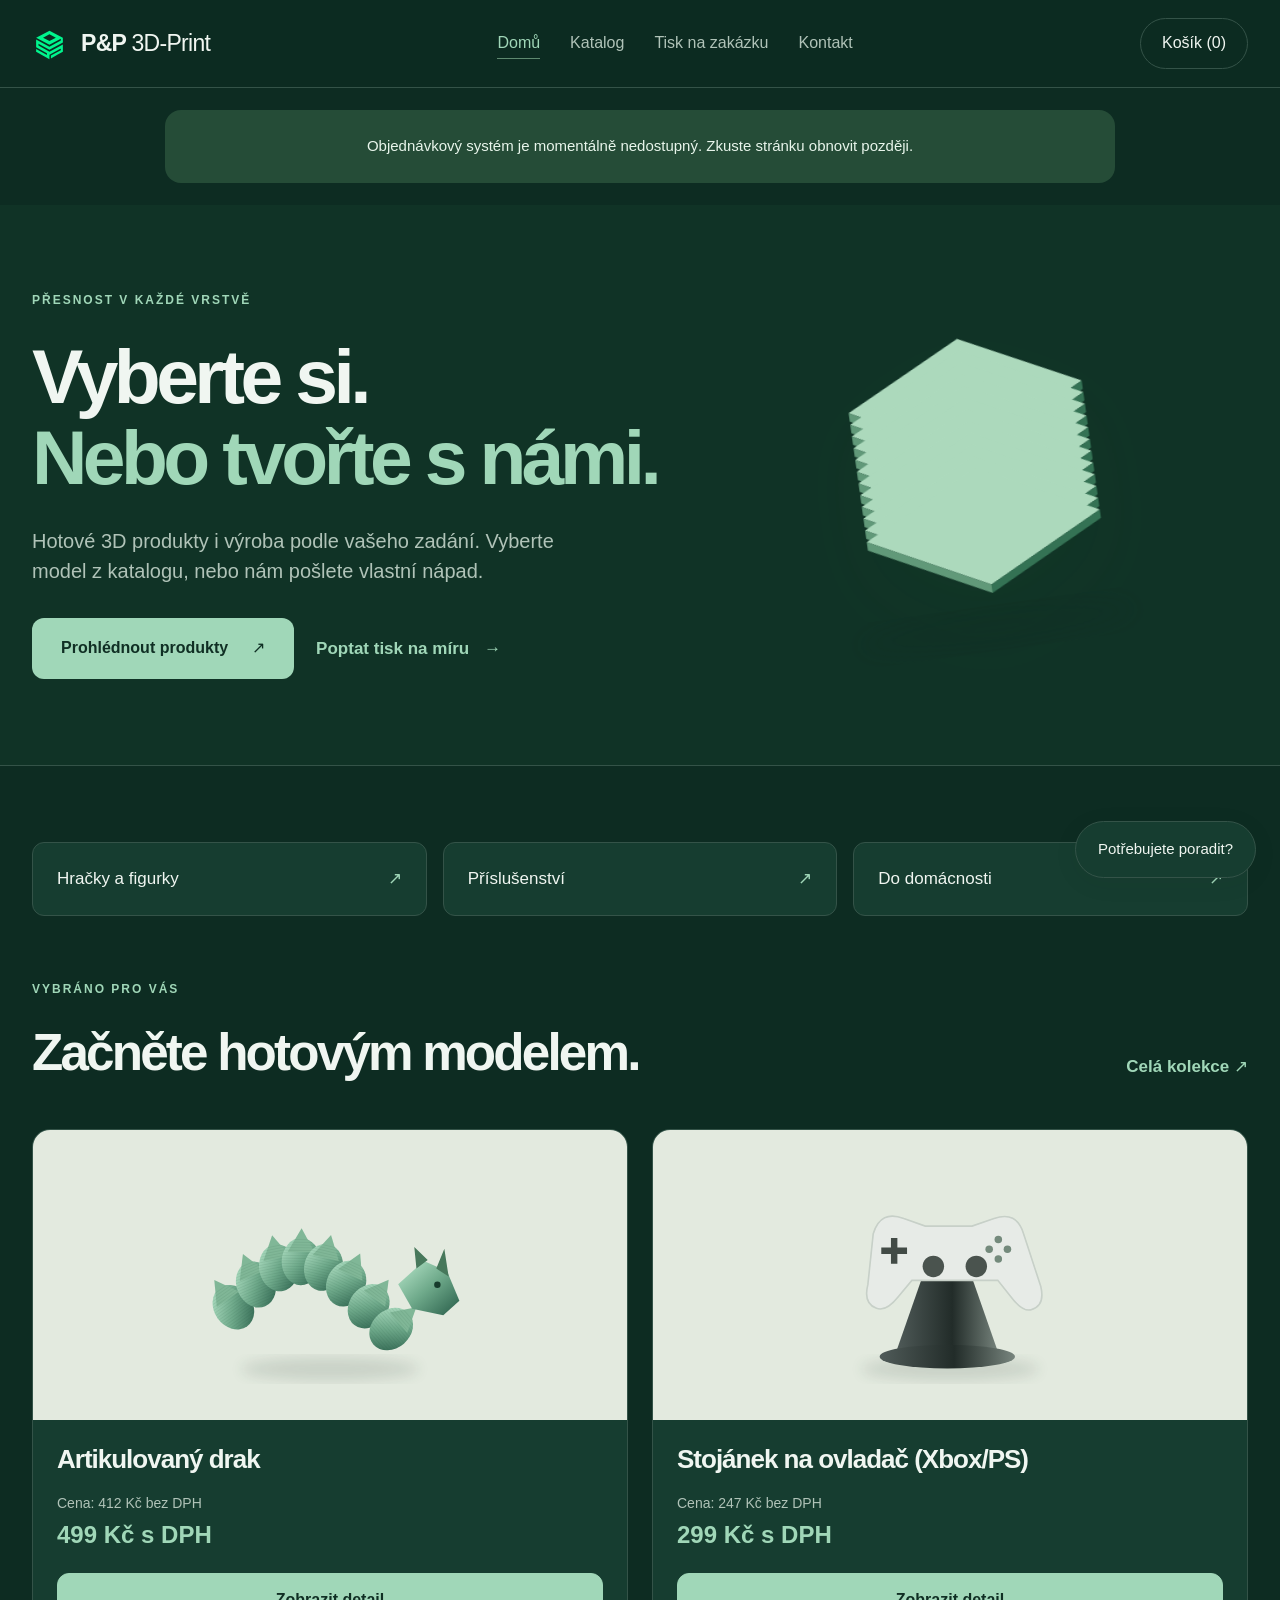
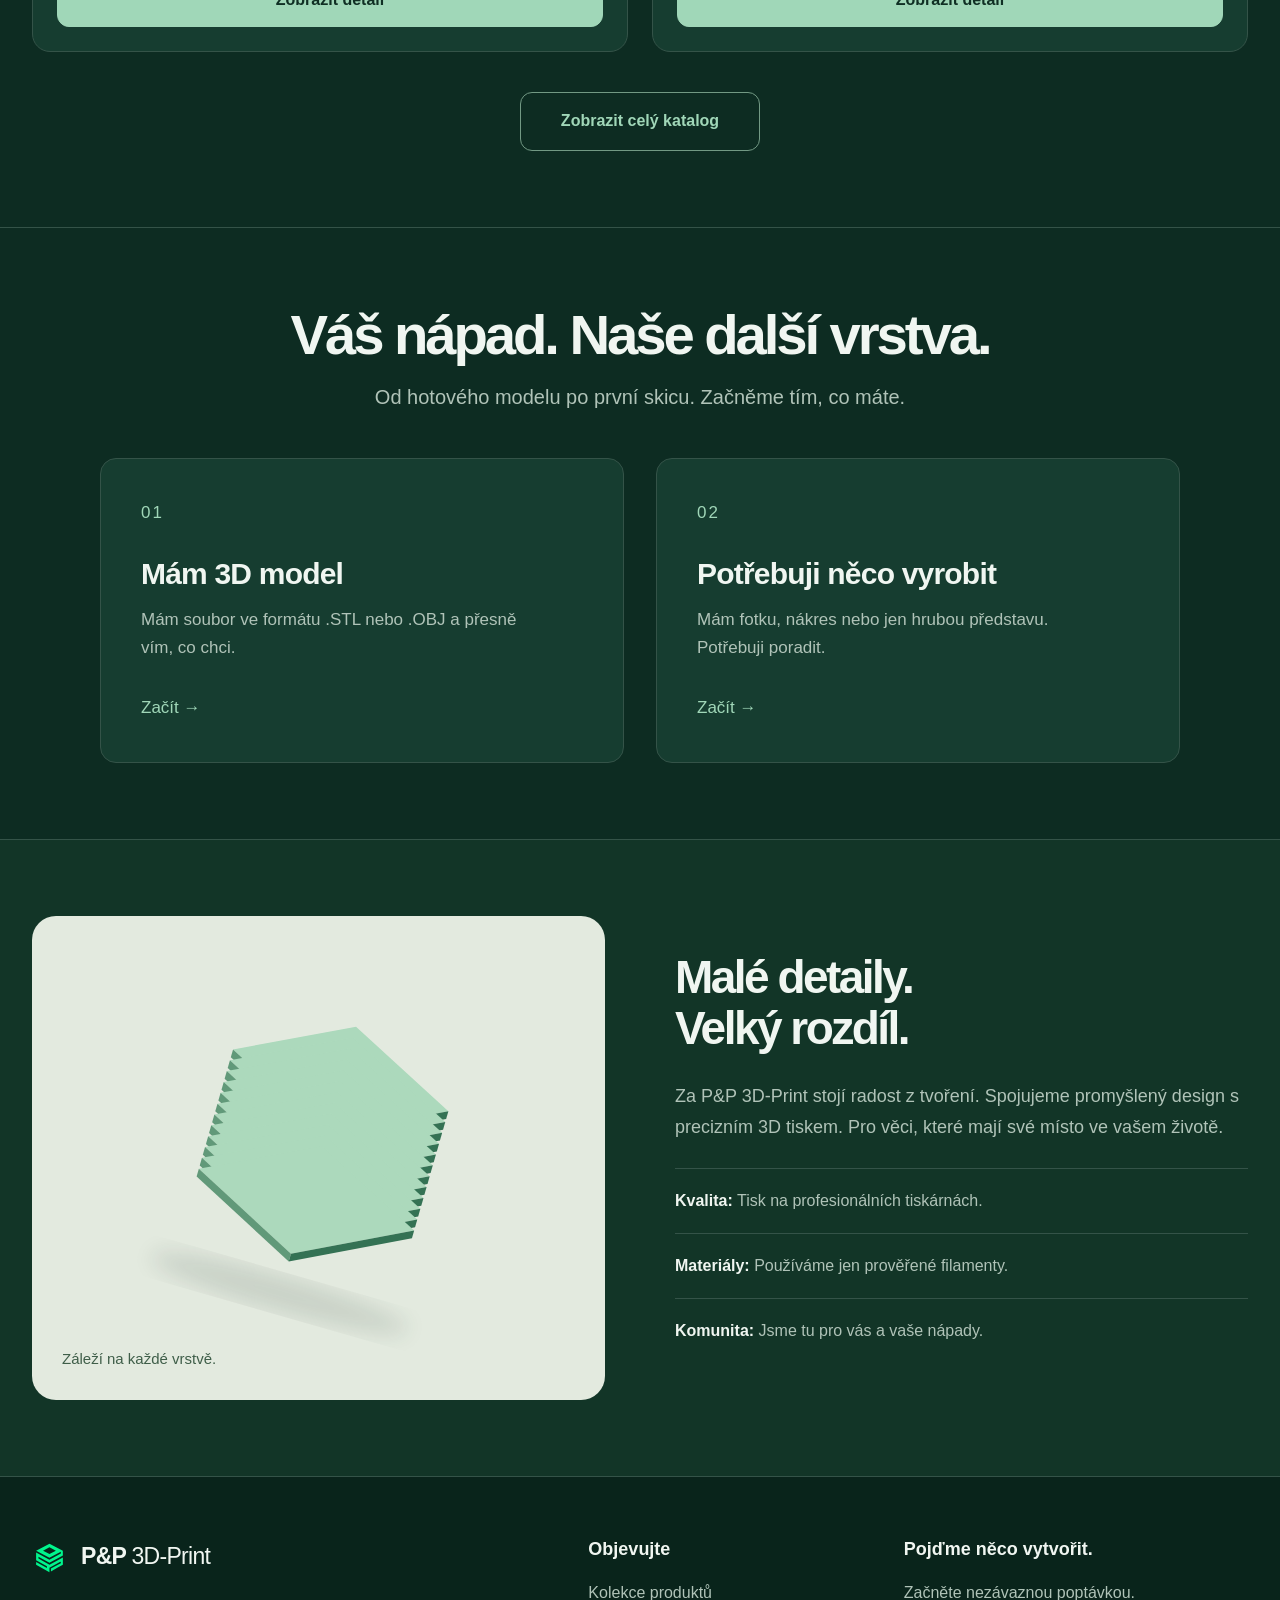
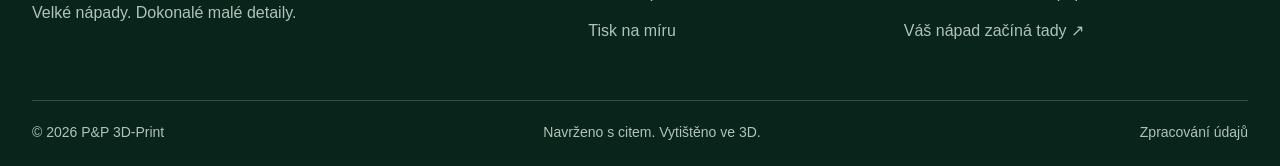
==== commit f0a8f7f1: "Use original green vector logo across storefront" ====
--- a/frontend/index.html
+++ b/frontend/index.html
@@ -11,7 +11,7 @@
 <body><a class="skip-link" href="#main-content">Přejít k obsahu</a>
 <header>
 <div class="container nav-wrapper">
-<a class="logo" href="index.html"><svg aria-hidden="true" viewbox="0 0 32 36"><path d="M2 9L16 2l14 7-14 7z" fill="#a0d7b8"></path><path d="M2 9v17l14 8V16z" fill="#609a7a"></path><path d="M16 16l14-7v17l-14 8z" fill="#347254"></path><path d="M2 15l14 8 14-8M2 21l14 8 14-8" fill="none" stroke="white" stroke-opacity=".7"></path></svg><span>P&amp;P <b>3D-Print</b></span></a>
+<a class="logo" href="index.html"><svg xmlns="http://www.w3.org/2000/svg" viewBox="0 0 1254 1254" aria-hidden="true"><path fill="#00F58D" fill-rule="evenodd" d="M 627 148 L 148 402 L 624 657 L 1031 440 L 1033 506 L 624 725 L 147 463 L 148 744 L 534 960 L 536 1020 L 148 803 L 147 902 L 625 1171 L 626 1008 L 999 810 L 1033 795 L 1031 854 L 678 1039 L 678 1146 L 923 1004 L 1106 904 L 1107 900 L 1106 647 L 627 901 L 231 679 L 233 620 L 625 835 L 1107 577 L 1105 400 Z M 396 401 L 625 279 L 855 401 L 626 522 Z"/></svg><span>P&amp;P <b>3D-Print</b></span></a>
 <button aria-controls="main-nav" aria-expanded="false" aria-label="Otevřít navigaci" class="menu-toggle">Menu</button><nav aria-label="Hlavní navigace" id="main-nav">
 <ul>
 <li><a class="active" href="index.html">Domů</a></li>
@@ -167,7 +167,7 @@
 </div>
 </div>
 </section></main>
-<footer id="kontakt"><div class="container footer-top"><div><a class="logo" href="index.html"><svg aria-hidden="true" viewbox="0 0 32 36"><path d="M2 9L16 2l14 7-14 7z" fill="#a0d7b8"></path><path d="M2 9v17l14 8V16z" fill="#609a7a"></path><path d="M16 16l14-7v17l-14 8z" fill="#347254"></path><path d="M2 15l14 8 14-8M2 21l14 8 14-8" fill="none" stroke="white" stroke-opacity=".7"></path></svg><span>P&amp;P <b>3D-Print</b></span></a><p>Velké nápady. Dokonalé malé detaily.</p></div><div><h3>Objevujte</h3><a href="eshop.html">Kolekce produktů</a><a href="index.html#zakazka">Tisk na míru</a></div><div><h3>Pojďme něco vytvořit.</h3><p>Začněte nezávaznou poptávkou.</p><a href="index.html#zakazka">Váš nápad začíná tady ↗</a></div></div><div class="container footer-bottom"><span>© 2026 P&amp;P 3D-Print</span><span>Navrženo s citem. Vytištěno ve 3D.</span><a href="soukromi.html">Zpracování údajů</a></div></footer>
+<footer id="kontakt"><div class="container footer-top"><div><a class="logo" href="index.html"><svg xmlns="http://www.w3.org/2000/svg" viewBox="0 0 1254 1254" aria-hidden="true"><path fill="#00F58D" fill-rule="evenodd" d="M 627 148 L 148 402 L 624 657 L 1031 440 L 1033 506 L 624 725 L 147 463 L 148 744 L 534 960 L 536 1020 L 148 803 L 147 902 L 625 1171 L 626 1008 L 999 810 L 1033 795 L 1031 854 L 678 1039 L 678 1146 L 923 1004 L 1106 904 L 1107 900 L 1106 647 L 627 901 L 231 679 L 233 620 L 625 835 L 1107 577 L 1105 400 Z M 396 401 L 625 279 L 855 401 L 626 522 Z"/></svg><span>P&amp;P <b>3D-Print</b></span></a><p>Velké nápady. Dokonalé malé detaily.</p></div><div><h3>Objevujte</h3><a href="eshop.html">Kolekce produktů</a><a href="index.html#zakazka">Tisk na míru</a></div><div><h3>Pojďme něco vytvořit.</h3><p>Začněte nezávaznou poptávkou.</p><a href="index.html#zakazka">Váš nápad začíná tady ↗</a></div></div><div class="container footer-bottom"><span>© 2026 P&amp;P 3D-Print</span><span>Navrženo s citem. Vytištěno ve 3D.</span><a href="soukromi.html">Zpracování údajů</a></div></footer>
 <div aria-label="Váš košík" aria-modal="true" class="cart-sidebar" id="cart-sidebar" inert="" role="dialog">
 <div class="cart-header">
 <h2>Váš košík</h2>
